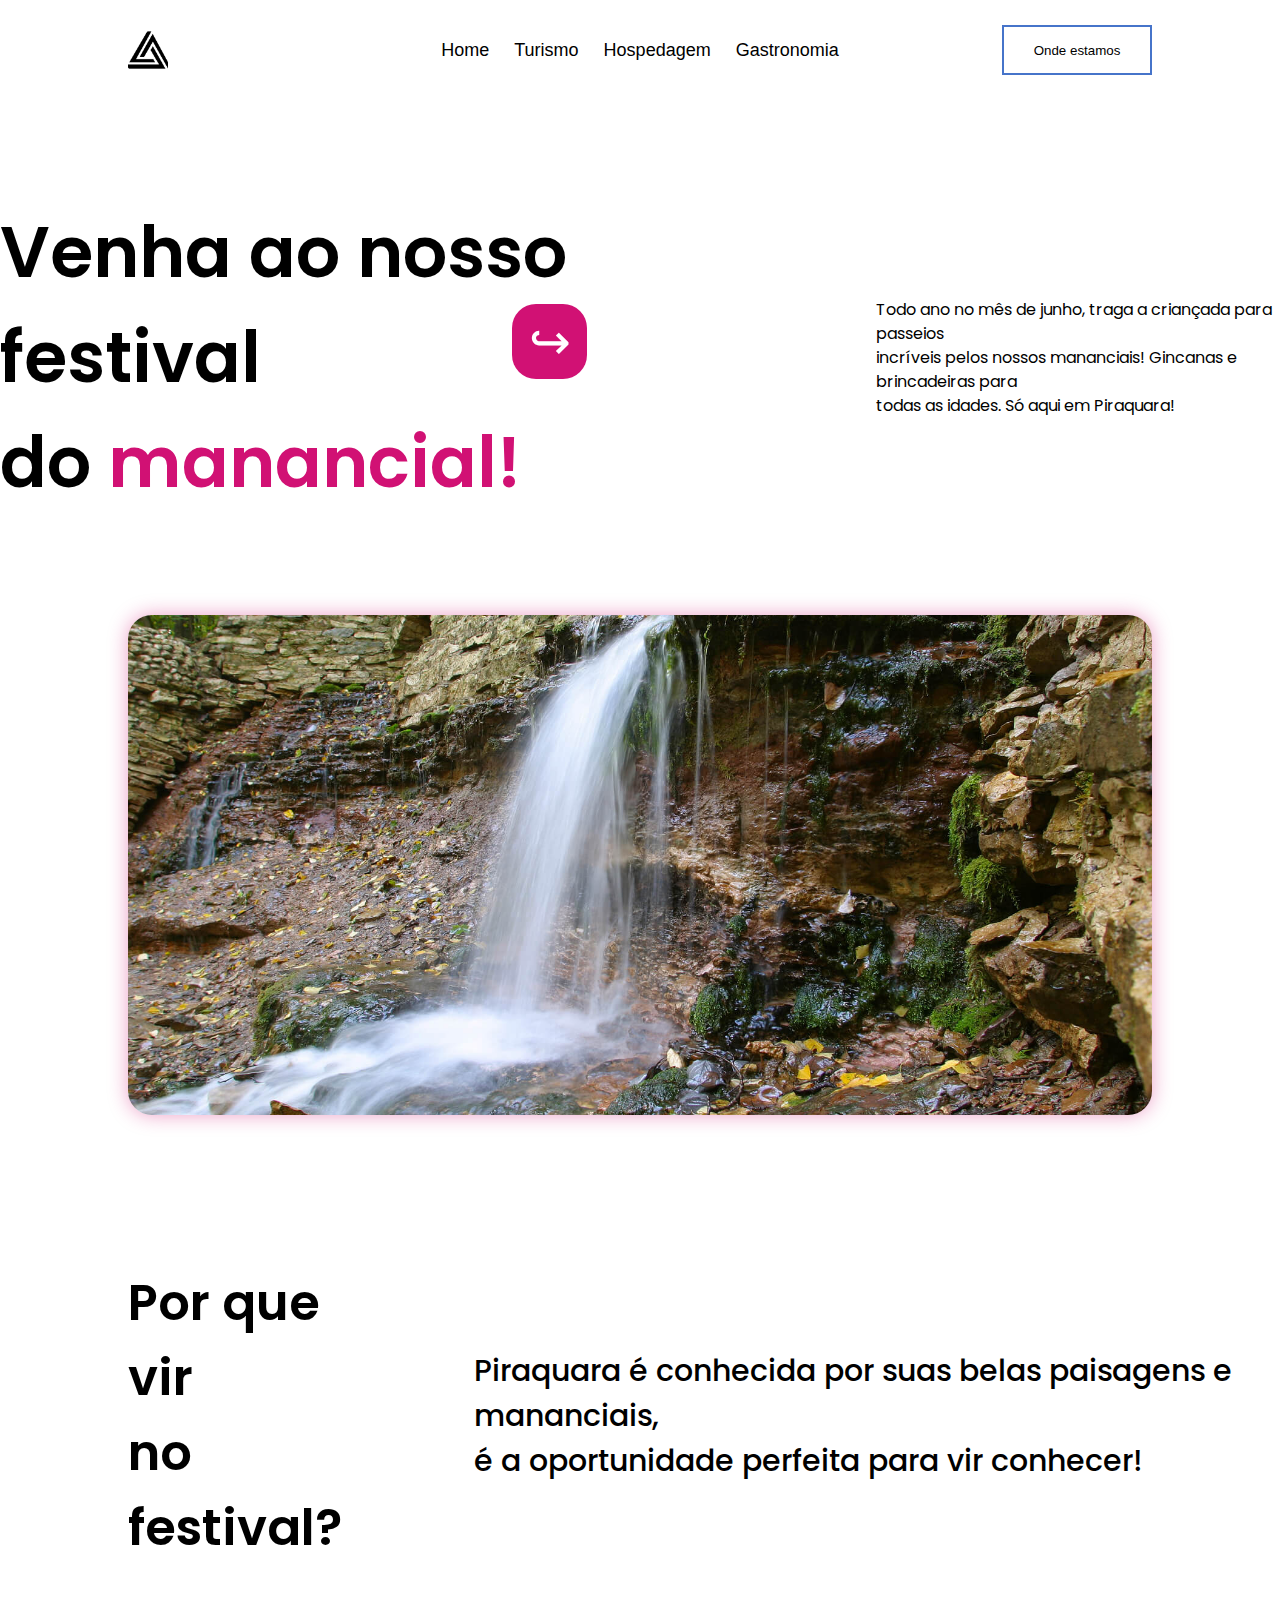
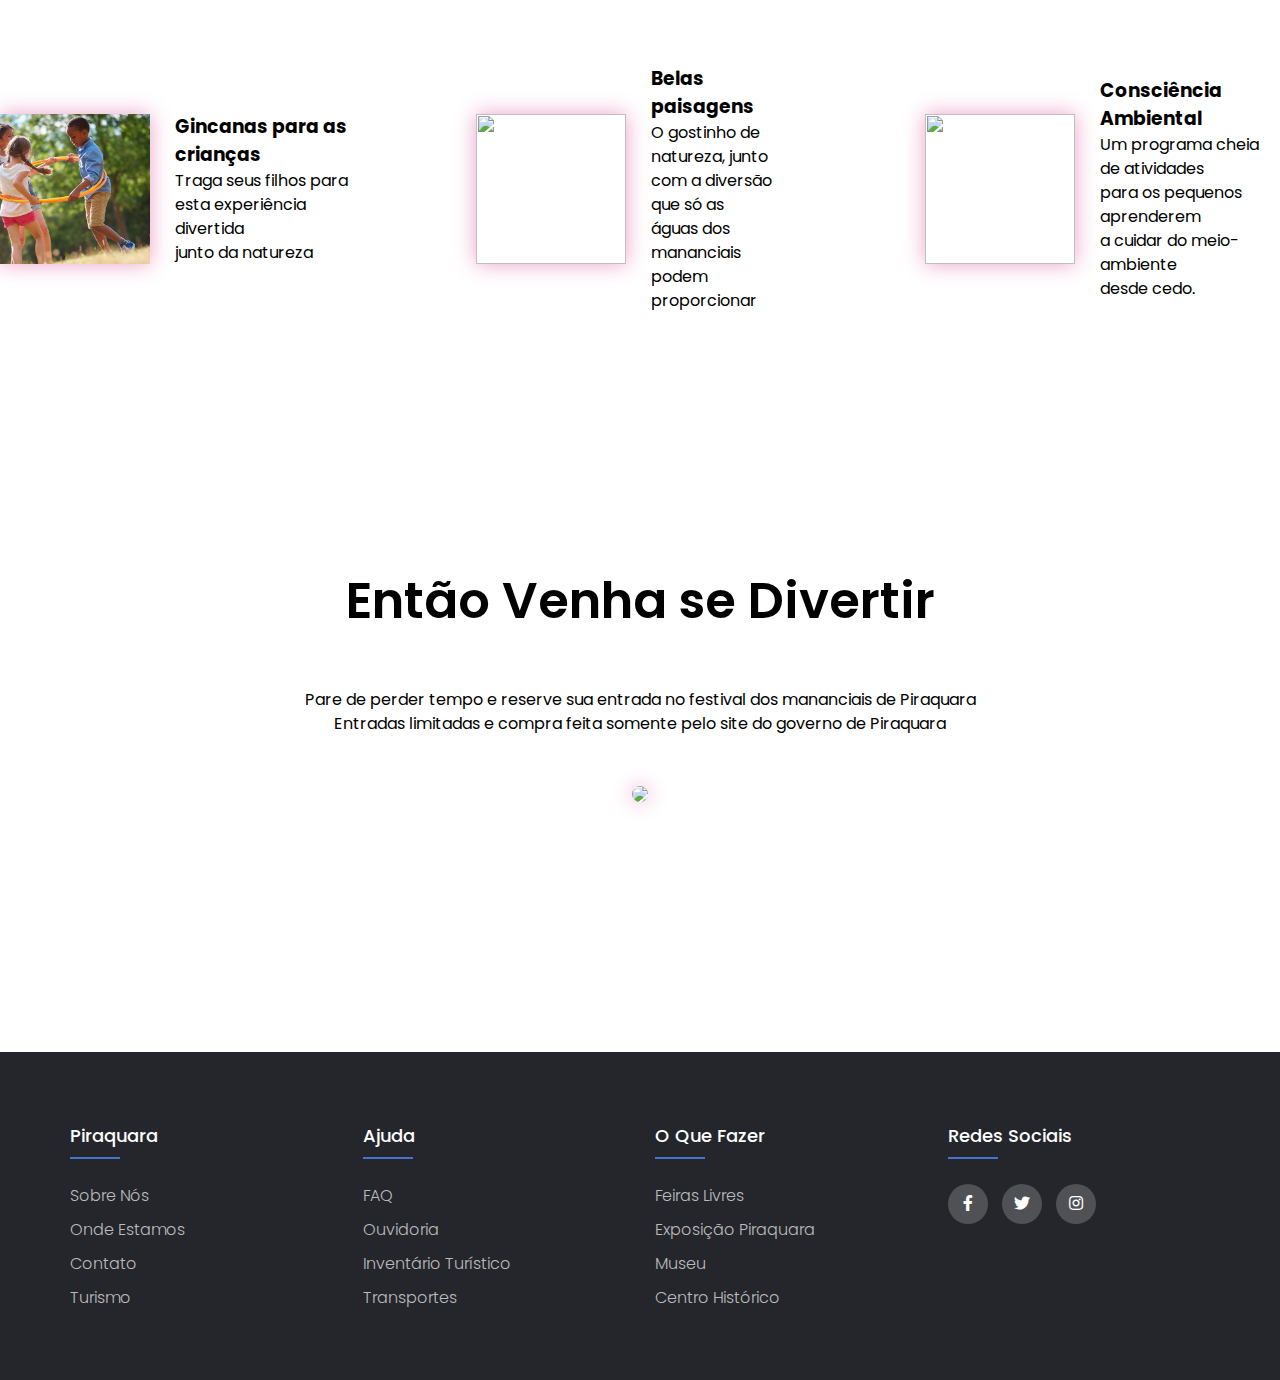
==== index.html @ 89d18b3a "teste" ====
<!DOCTYPE html>
<html lang="en">
<head>
    <meta charset="UTF-8">
    <meta name="viewport" content="width=device-width, initial-scale=1.0">
    <link rel="stylesheet" href="./lib/css/style.css">
    <link rel="stylesheet" type="text/css" href="https://cdnjs.cloudflare.com/ajax/libs/font-awesome/5.15.1/css/all.min.css">
    <title>Piraquara Agradável</title>
</head>

<body id="home">
    <div class ="header">
        <img class="headerImage" src="./lib/images/examplelogo.png" alt="">
        <div class="headerLinks">
            <a href="#home" target="_self">Home</a>
            <a href="./lib/html/turismo.html">Turismo</a>
            <a href="./lib/html/hospedagem.html">Hospedagem</a>
            <div class="dropdown">
                <button class="dropbtn">Gastronomia</button>
                <div class="dropdown-content">
                    <a href="./lib/html/bares.html">Bares</a>
                    <a href="./lib/html/restaurantes.html">Restaurantes</a>
                </div>
            </div>
        </div>
        <div class="headerButton">
            <a class ="headerButton" href="https://www.google.com/maps/place/Piraquara,+PR">
                <button id="headerButton">Onde estamos</button>
            </a>
        </div>
    </div>
    <div class="body">
        <div class="headBody">
            <h1>Venha ao nosso festival<br> do <span>manancial!</span></h1>
            <p>Todo ano no mês de junho, traga a criançada para passeios <br>incríveis pelos
            nossos mananciais! Gincanas e brincadeiras para <br>todas as idades. Só aqui em Piraquara!
            </p>
        </div>
        <button class="bodyBtn">↪</button>
        <div class="bodyImage">
            <img id="bodyImage" src="./lib/images/manancial.jpg" alt="">
        </div>
            <div class="midBody">
                <div class="subtitle">
                    <h2>Por que vir <br>no festival?</h2>
                    <p>Piraquara é conhecida por suas belas paisagens e mananciais, <br> é a oportunidade perfeita para vir conhecer! </p>
                </div>
                <div class="cards">
                    <div class="card">
                        <img class="cardImg" src="./lib/images/brincar.png">
                        <div class="cardInfo">
                            <h3>Gincanas para as crianças</h3>
                            <p>Traga seus filhos para <br>esta experiência divertida<br> junto da natureza</p>
                        </div>
                    </div>
                    <div class="card">
                        <img class="cardImg" src="https://placehold.co/1080x720">
                        <div class="cardInfo">
                            <h3>Belas paisagens</h3>
                            <p>O gostinho de natureza, junto <br>com a diversão que só as<br> águas dos mananciais <br>podem proporcionar</p>
                        </div>
                    </div>
                    <div class="card">
                        <img class="cardImg" src="https://placehold.co/1080x720">
                        <div class="cardInfo">
                            <h3>Consciência Ambiental</h3>
                            <p>Um programa cheia de atividades <br>para os pequenos aprenderem<br> a cuidar do meio-ambiente <br>desde cedo.</p>
                        </div>
                    </div>
                </div>
            </div>
            <div class="bottomBody">
                <h2>Então Venha se Divertir</h2>
                <p>Pare de perder tempo e reserve sua entrada no festival dos mananciais de Piraquara<br> 
                Entradas limitadas e compra feita somente pelo site do governo de Piraquara</p>
                <img id="bottomImg" src="https://placehold.co/1080x720">
            </div>
            
        </div>
    </div>
    <footer class="footer">
        <div class="container">
          <div class="row">
            <div class="footer-col">
              <h4>piraquara</h4>
              <ul>
                <li><a href="https://www.piraquara.pr.gov.br/">sobre nós</a></li>
                <li><a href="https://www.piraquara.pr.gov.br/publicacoes/documentos/como-chegar">Onde Estamos</a></li>
                <li><a href="https://www.piraquara.pr.gov.br/publicacoes/contato/contato">contato</a></li>
                <li><a href="https://www.piraquara.pr.gov.br/pagina/turismo">turismo</a></li>
              </ul>
            </div>
            <div class="footer-col">
              <h4>ajuda</h4>
              <ul>
                <li><a href="https://www.piraquara.pr.gov.br/acesso-rapido/perguntas-frequentes">FAQ</a></li>
                <li><a href="https://piraquara.pr.gov.br/publicacoes/ouvidoria/ouvidoria">ouvidoria</a></li>
                <li><a href="https://issuu.com/turismopiraquara/docs/invent_rio_turismo_final">inventário turístico</a></li>
                <li><a href="https://www.piraquara.pr.gov.br/publicacoes/servicos/pub904-transportes">transportes</a></li>
              </ul>
            </div>
            <div class="footer-col">
              <h4>o que fazer</h4>
              <ul>
                <li><a href="https://www.piraquara.pr.gov.br/publicacoes/o-que-fazer/feiras">feiras livres</a></li>
                <li><a href="https://drive.google.com/file/d/1EGx6Ka2SGYLda-JqoTBtGZQ8YbnSYr1V/view?pli=1">exposição Piraquara</a></li>
                <li><a href="https://www.piraquara.pr.gov.br/publicacoes/o-que-fazer/museus">museu</a></li>
                <li><a href="https://www.piraquara.pr.gov.br/publicacoes/o-que-fazer/centro-hist-rico">centro histórico</a></li>
              </ul>
            </div>
            <div class="footer-col">
              <h4>redes sociais</h4>
              <div class="social-links">
                <a href="https://www.facebook.com/piraquarapref/?locale=pt_BR"><i class="fab fa-facebook-f"></i></a>
                <a href="https://twitter.com/Piraquarapref"><i class="fab fa-twitter"></i></a>
                <a href="https://www.instagram.com/piraquarapref/"><i class="fab fa-instagram"></i></a>
              </div>
            </div>
          </div>
        </div>
     </footer>
</body>
</html>
---- lib/css/style.css ----
@import url('https://fonts.googleapis.com/css2?family=Poppins:wght@300;400;500;600;700&display=swap');

html {
    scroll-behavior: smooth;
}
*{
	margin:0;
	padding:0;
	box-sizing: border-box;
}
body{
    background-color: white;
    margin: 0;
    line-height: 1.5;
	font-family: 'Poppins', sans-serif;
}
span{
    color: #d11174;
}
h1{
    font-size: 70px;
    font-weight: 600;
}
h2{
    font-size: 50px;
    font-weight: 600;
}
p{
    color: black;
}
ul{
	list-style: none;
}
a{
    margin: 0;
    text-decoration: none;
    color: black    ;
}
a:hover{
    color: #4674ca;
}
.header{
    position: fixed;
    left: 0;
    top: 0;
    width: 100%;
    height: 100px;
    display: flex;
    background-color: white;
    z-index: 1;
}

.headerImage{
    position:absolute;
    top: 50%;
    transform: translateY(-50%);
    left: 10%;
    text-align: left;
    width: 40px;
    height: 40px;
}
.headerButton{
    display: flex;
    align-items: center;
}

#headerButton{
    height: 50px;
    width: 150px;
    position: absolute;
    right: 10%;
    background-color: transparent;
    border: 2px solid #4674ca;
    color: black;
}
#headerButton:hover{
    background-color: #4674ca;
    color: white;
}
.headerLinks{
    margin: 0 auto;
    font-family: Arial, Helvetica, sans-serif;
    font-size: 18px;
    display: flex;
    align-items: center;
    gap: 25px;
}
.dropdown {
    display: inline-block;
}

.dropbtn{
    font-family: Arial, Helvetica, sans-serif;
    font-size: 18px;
    background: none;
    border: none;
    padding: 0;
    margin: 0;
    cursor: pointer;
    color: black;
}
.dropbtn:hover{
    color: #4674ca;
}

.dropdown-content {
    display: none;
    position: absolute;
    background-color: #f1f1f1;
    box-shadow: 0px 8px 16px 0px rgba(0,0,0,0.2);
    z-index: 1;
}

.dropdown-content a{
    color: white;
    padding: 12px 16px;
    display: block;
    background-color:#4674ca;
}
.dropdown-content a:hover{
    background-color: #4674ca;
}

.dropdown:hover .dropdown-content {
    display: block;
}
.body{
    position: relative;
    overflow: hidden;
    margin-top: 100px;
    display: flex;
    flex-direction: column;
}
.headBody{
    display: flex;
    align-items: center;
    justify-content: center;
    gap: 200px;
    margin-top: 100px;
    margin-bottom: 100px;
}
.bodyBtn{
    position: absolute;
    height: 75px;
    width: 75px;
    left: 40%;
    top: 8%;
    border-radius: 24px;
    font-size: 50px;
    color: white;
    background-color: rgb(209, 17, 116);
    border: none;
}
.bodyBtn:hover{
    background-color: #a22365;
}
.bodyImage{
    position: relative;
    left: 50%;
    transform: translateX(-50%);
    display: flex;
    align-items: center;
    justify-content: center;
    width: 80%;
    height: 500px;
}
#bodyImage{
    width: 100%;
    height: 100%;
    object-fit: cover;
    border-radius: 24px;
    box-shadow: 0px 0px 20px 0px rgba(209,17,116,0.4);
}
.midBody{
    margin-top: 150px;
}
.subtitle{
    margin-left: 10%;
    display: flex;
    align-items: center;
    justify-content: left;
    gap: 100px;
    font-size: 30px;
    font-weight: 500;
    margin-bottom: 50px;
}
.cards{
    margin-top: 100px;
    display: flex;
    align-items: center;
    justify-content: center;
    gap: 125px;
}
.card{
    display: flex;
    align-items: center;
    gap: 25px;
}
.cardImg{
    height: 150px;
    width: 150px;
    object-fit: cover;
    box-shadow: 0px 0px 20px 0px rgba(209,17,116,0.4);
}
.bottomBody{
    margin-top: 250px;
    margin-bottom: 250px;
    display:flex;
    flex-direction: column;
    align-items: center;
    justify-content: center;
    gap: 50px;
    text-align: center;
}
#bottomImg{
    border-radius: 24px;
    box-shadow: 0px 0px 20px 0px rgba(209,17,116,0.4);
}
.container{
	max-width: 1170px;
	margin:auto;
}
.row{
	display: flex;
	flex-wrap: wrap;
}
.footer{
	background-color: #24262b;
    padding: 70px 0;
}
.footer-col{
   width: 25%;
   padding: 0 15px;
}
.footer-col h4{
	font-size: 18px;
	color: #ffffff;
	text-transform: capitalize;
	margin-bottom: 35px;
	font-weight: 500;
	position: relative;
}
.footer-col h4::before{
	content: '';
	position: absolute;
	left:0;
	bottom: -10px;
	background-color:#4674ca;
	height: 2px;
	box-sizing: border-box;
	width: 50px;
}
.footer-col ul li:not(:last-child){
	margin-bottom: 10px;
}
.footer-col ul li a{
	font-size: 16px;
	text-transform: capitalize;
	color: #ffffff;
	text-decoration: none;
	font-weight: 300;
	color: #bbbbbb;
	display: block;
	transition: all 0.3s ease;
}
.footer-col ul li a:hover{
	color: #ffffff;
	padding-left: 8px;
}
.footer-col .social-links a{
	display: inline-block;
	height: 40px;
	width: 40px;
	background-color: rgba(255,255,255,0.2);
	margin:0 10px 10px 0;
	text-align: center;
	line-height: 40px;
	border-radius: 50%;
	color: #ffffff;
	transition: all 0.5s ease;
}
.footer-col .social-links a:hover{
	color: #24262b;
	background-color: #ffffff;
}
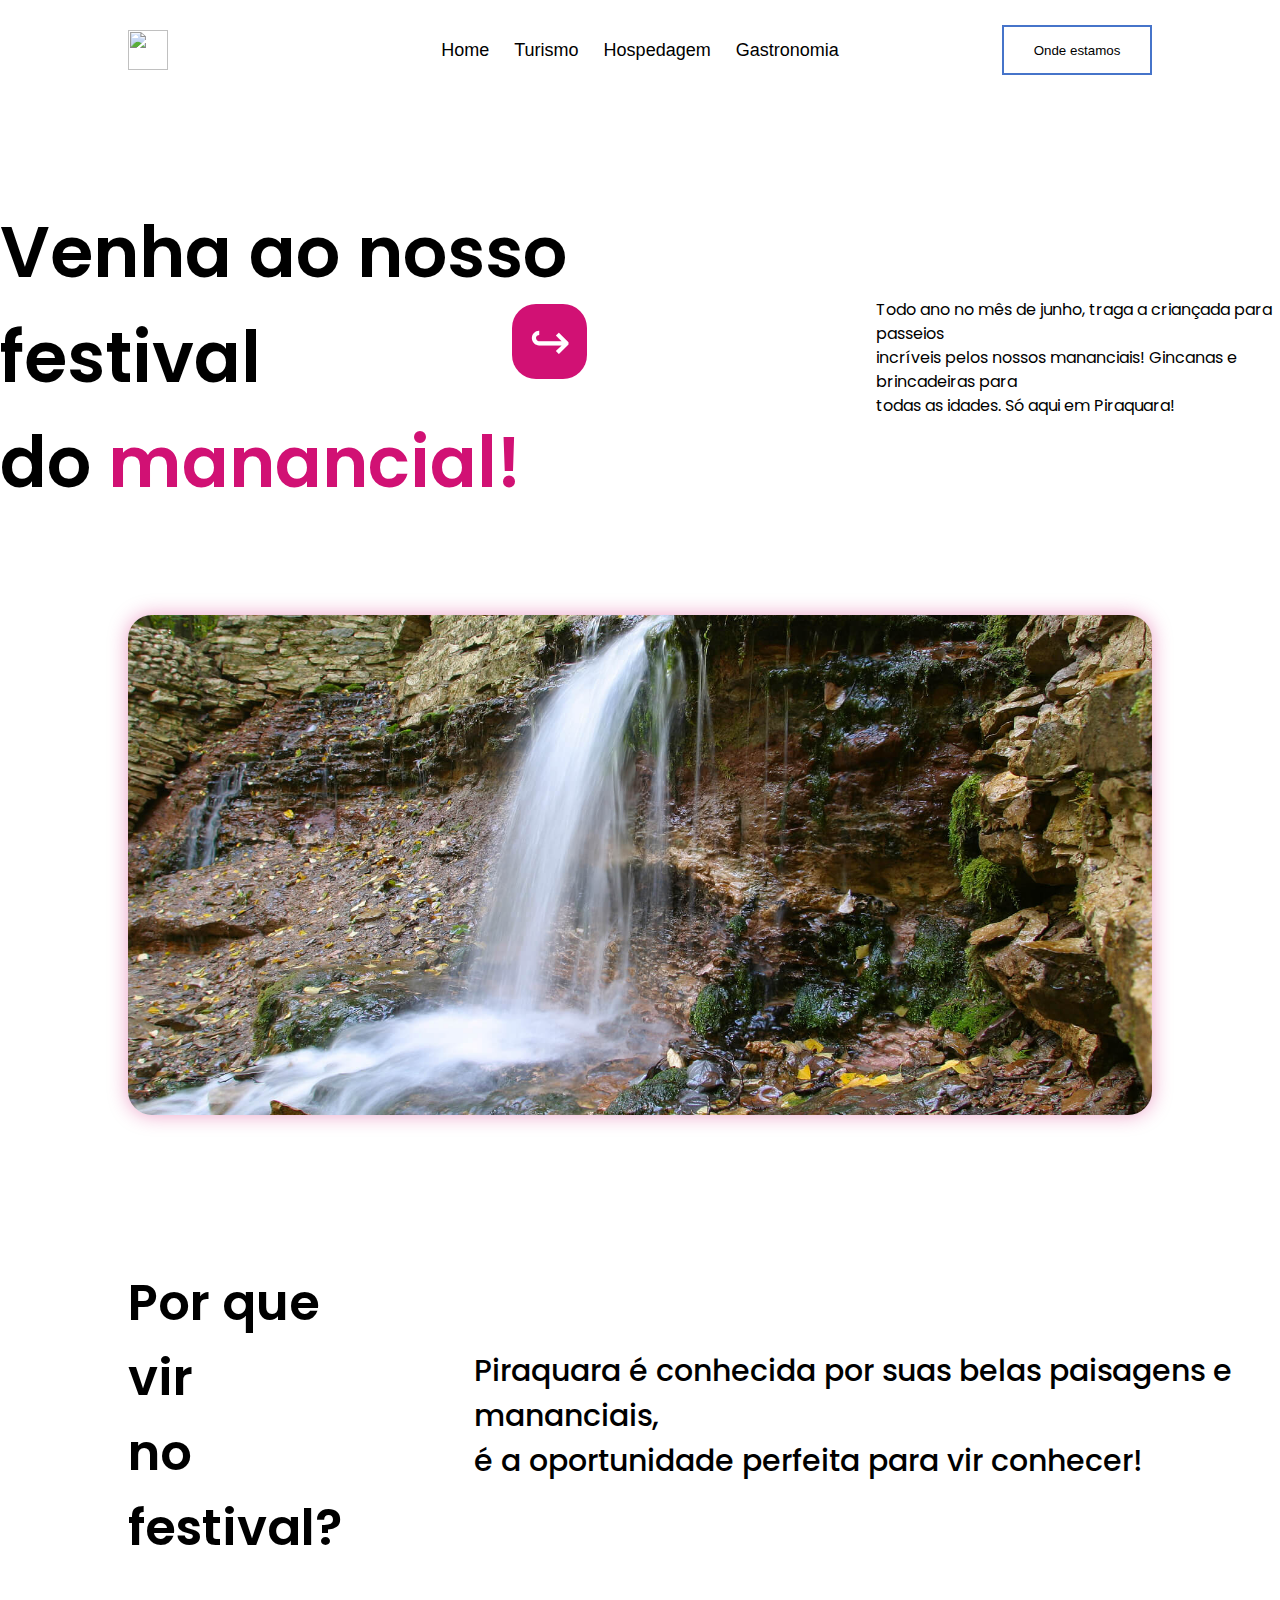
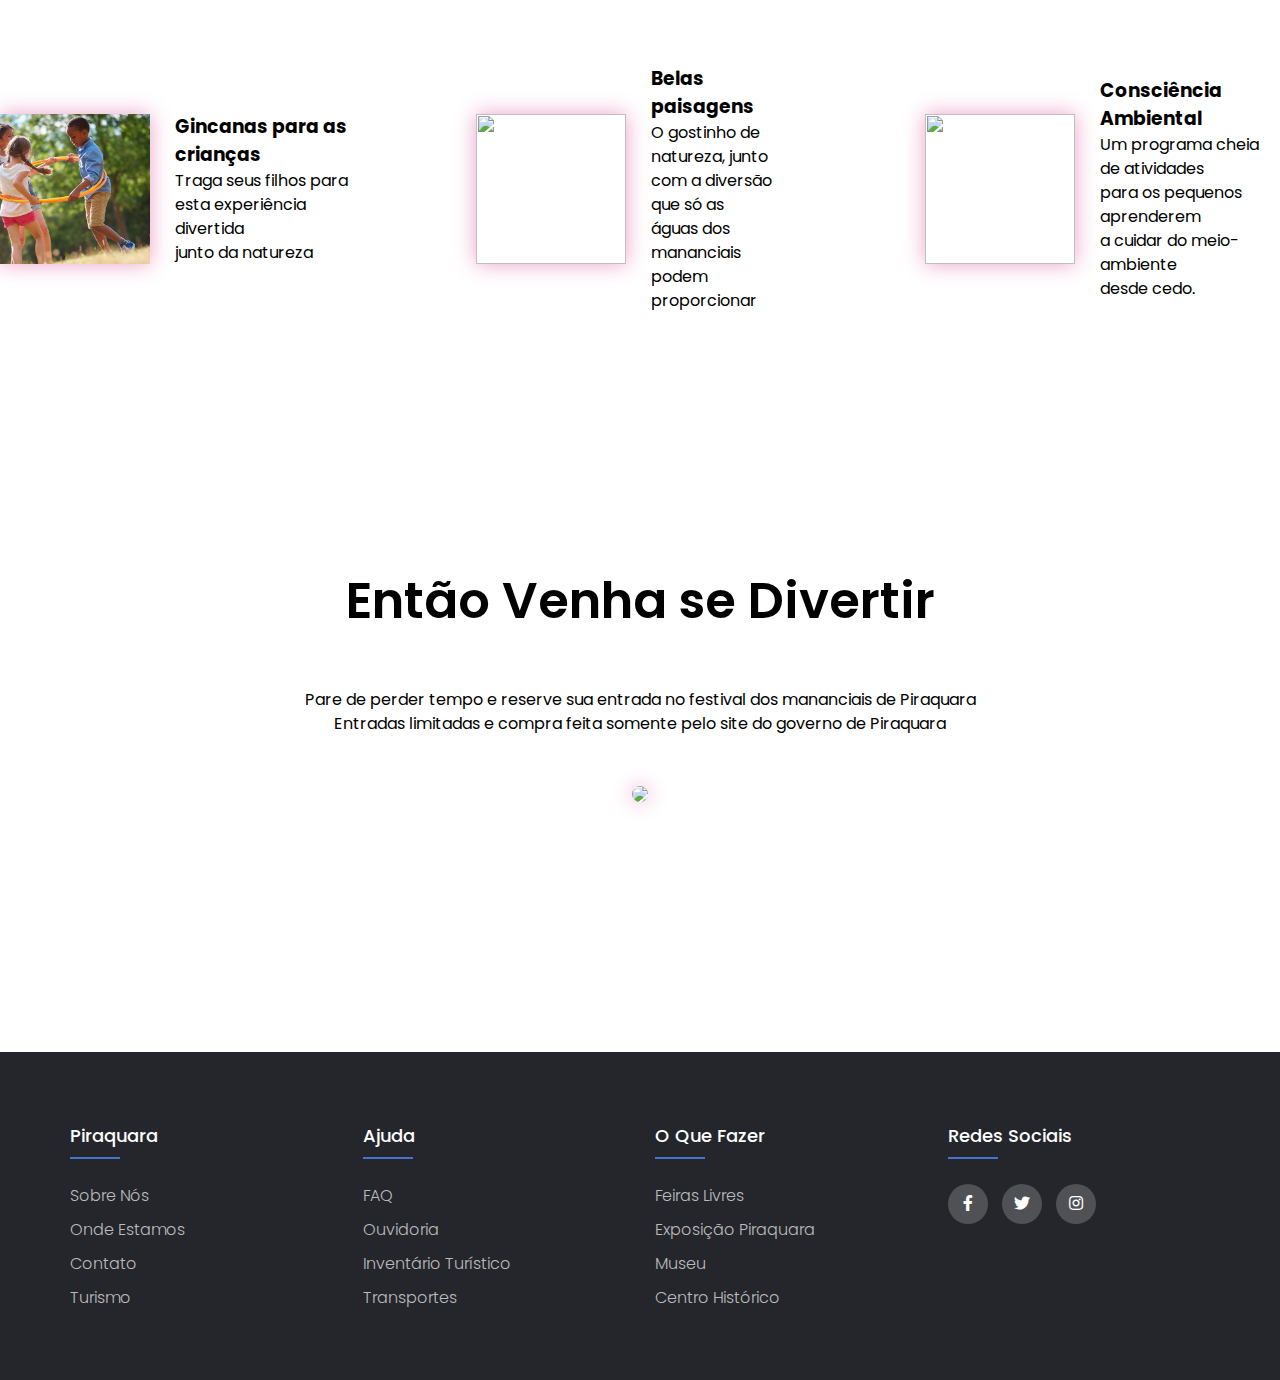
==== commit ef59030b: "Merge branch 'main' of https://github.com/johanrecaman/site-agradavel" ====
--- a/index.html
+++ b/index.html
@@ -10,7 +10,7 @@
 
 <body id="home">
     <div class ="header">
-        <img class="headerImage" src="./lib/images/examplelogo.png" alt="">
+        <img class="headerImage" src="./lib/images/cachoeiras.png alt="">
         <div class="headerLinks">
             <a href="#home" target="_self">Home</a>
             <a href="./lib/html/turismo.html">Turismo</a>
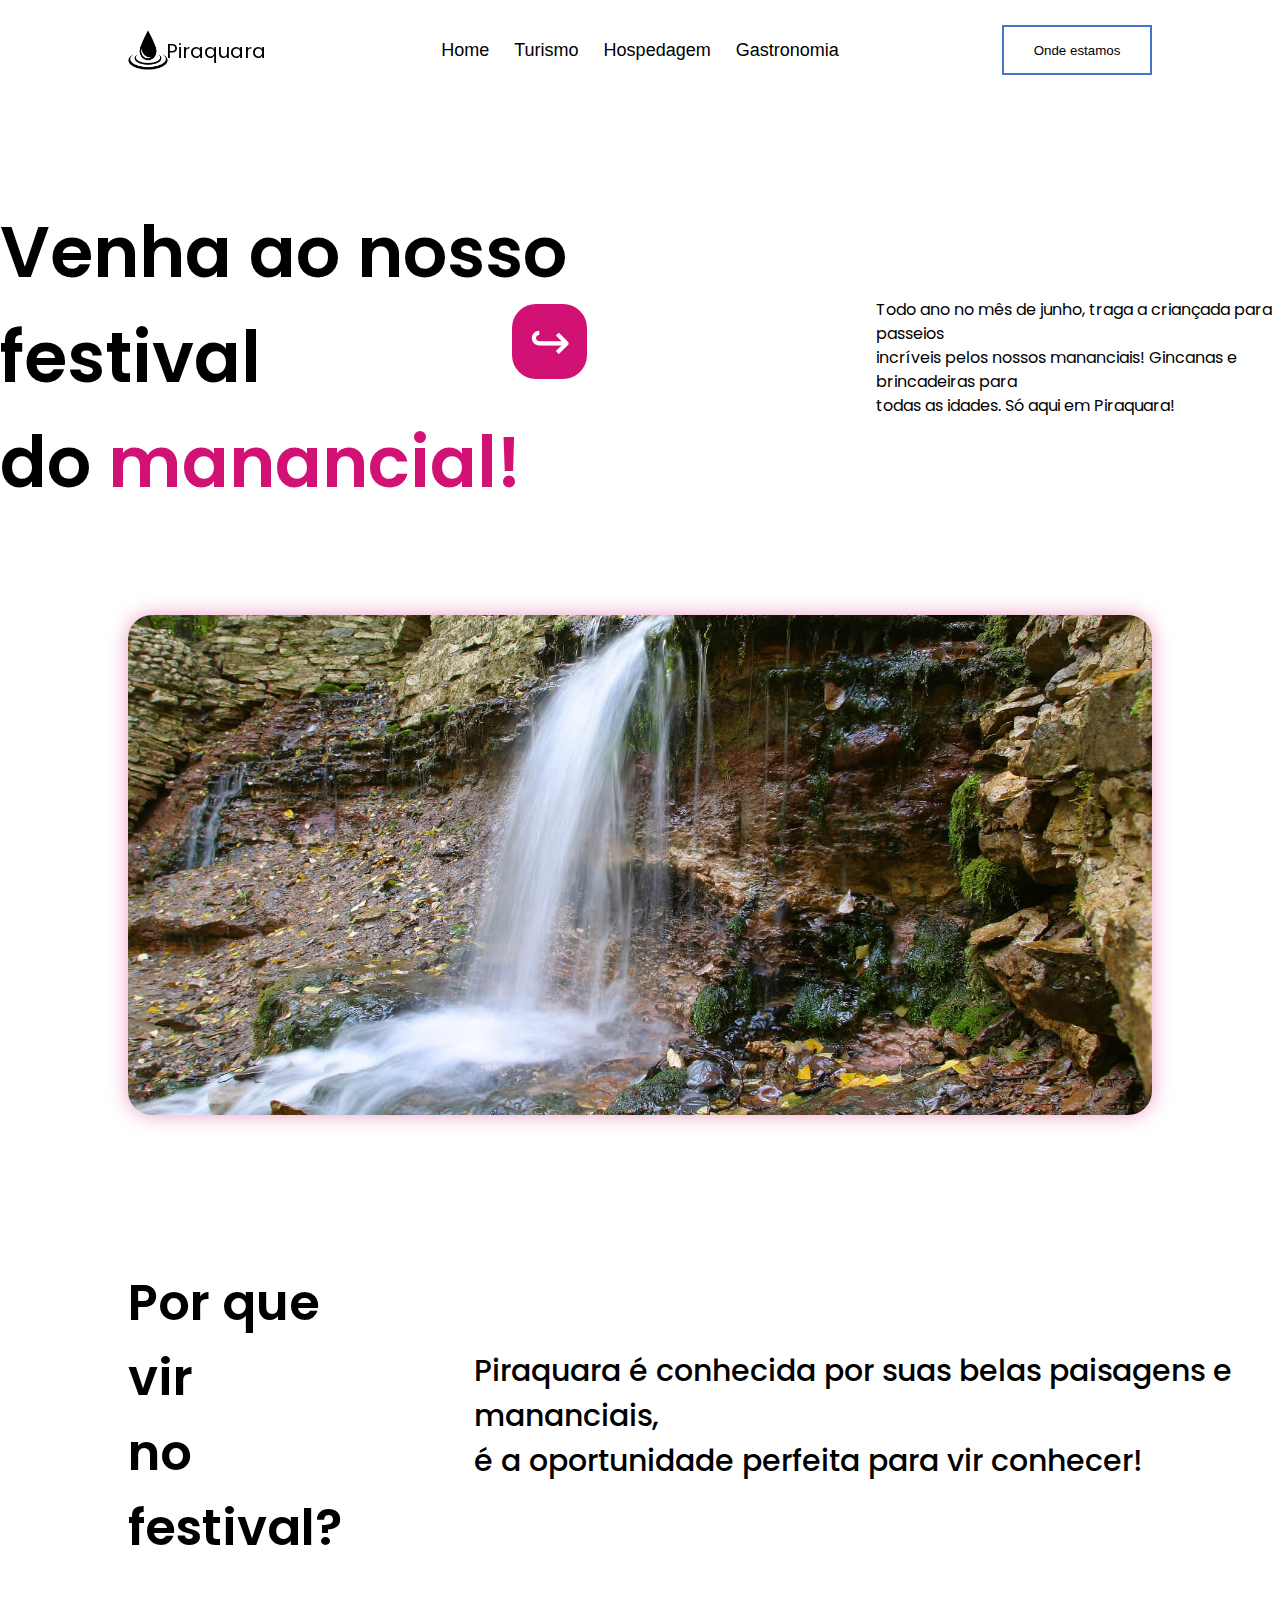
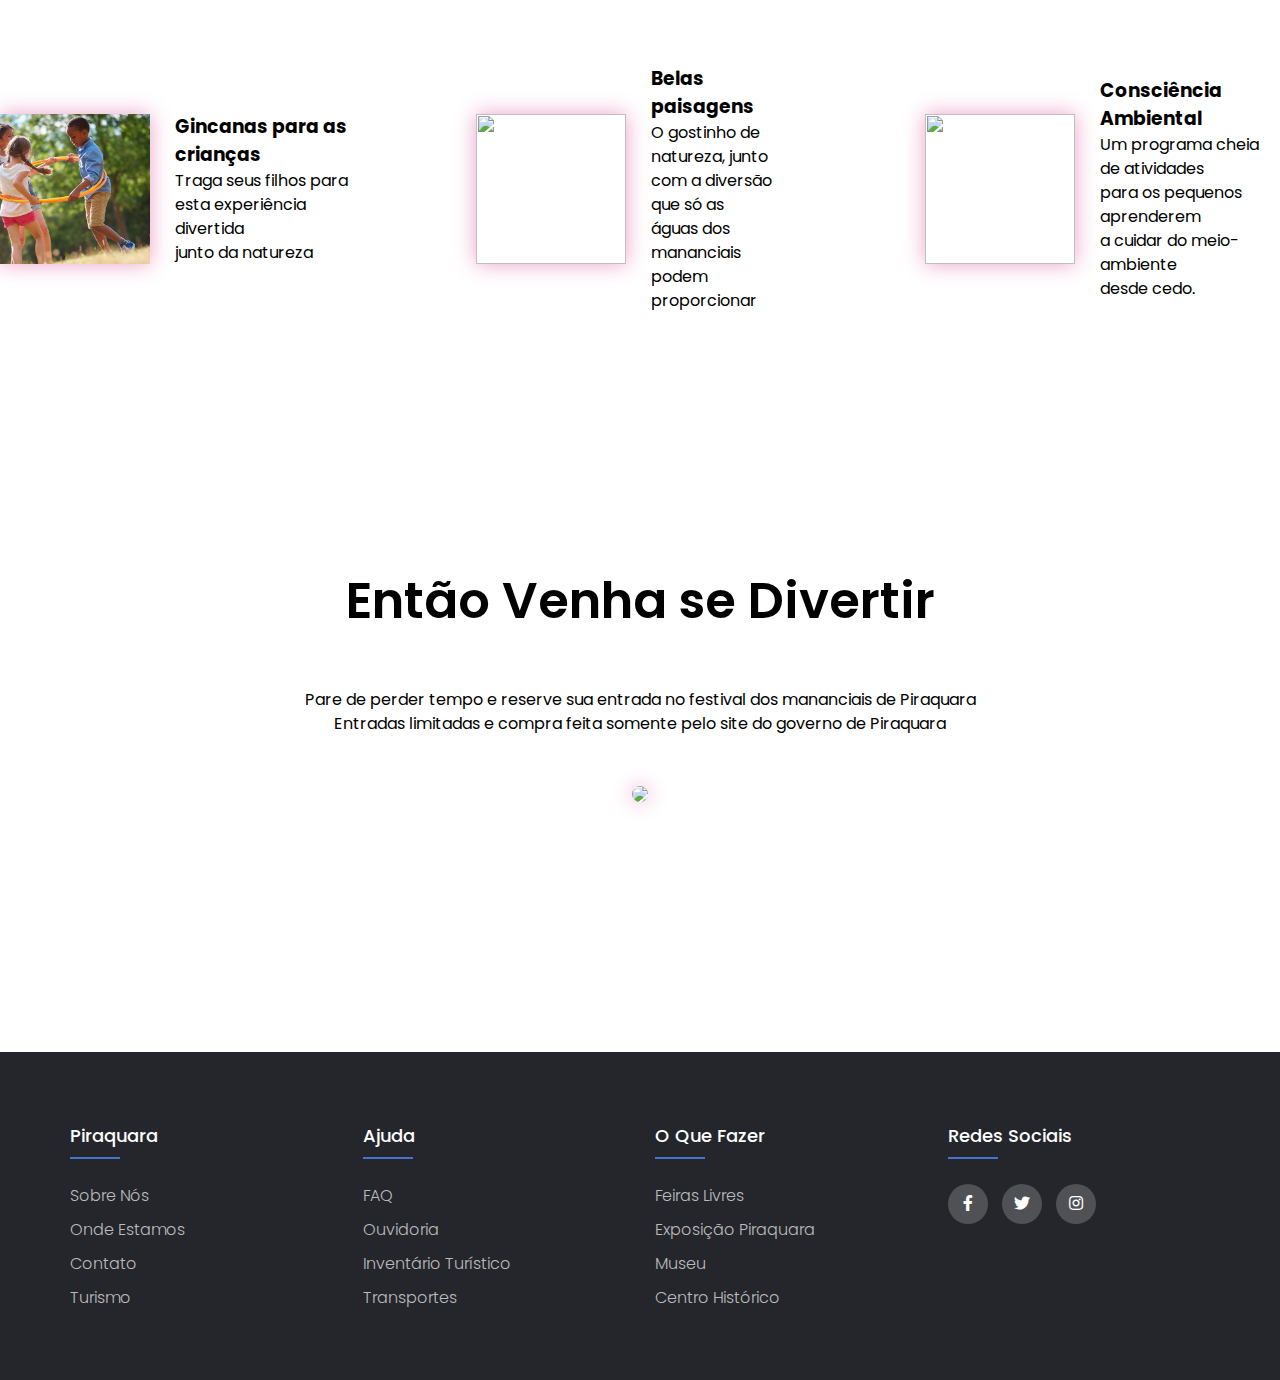
==== commit 1972cf0d: "new logo" ====
--- a/index.html
+++ b/index.html
@@ -10,7 +10,8 @@
 
 <body id="home">
     <div class ="header">
-        <img class="headerImage" src="./lib/images/cachoeiras.png alt="">
+        <img class="headerImage" src="./lib/images/logo.png">
+        <span id="logo">Piraquara</span>
         <div class="headerLinks">
             <a href="#home" target="_self">Home</a>
             <a href="./lib/html/turismo.html">Turismo</a>
--- a/lib/css/style.css
+++ b/lib/css/style.css
@@ -283,5 +283,11 @@
 	color: #24262b;
 	background-color: #ffffff;
 }
-
-
+#logo{
+    position: fixed;
+    top: 4%;
+    left: 13%;
+    font-size: 20px;
+    color: black;
+}
+
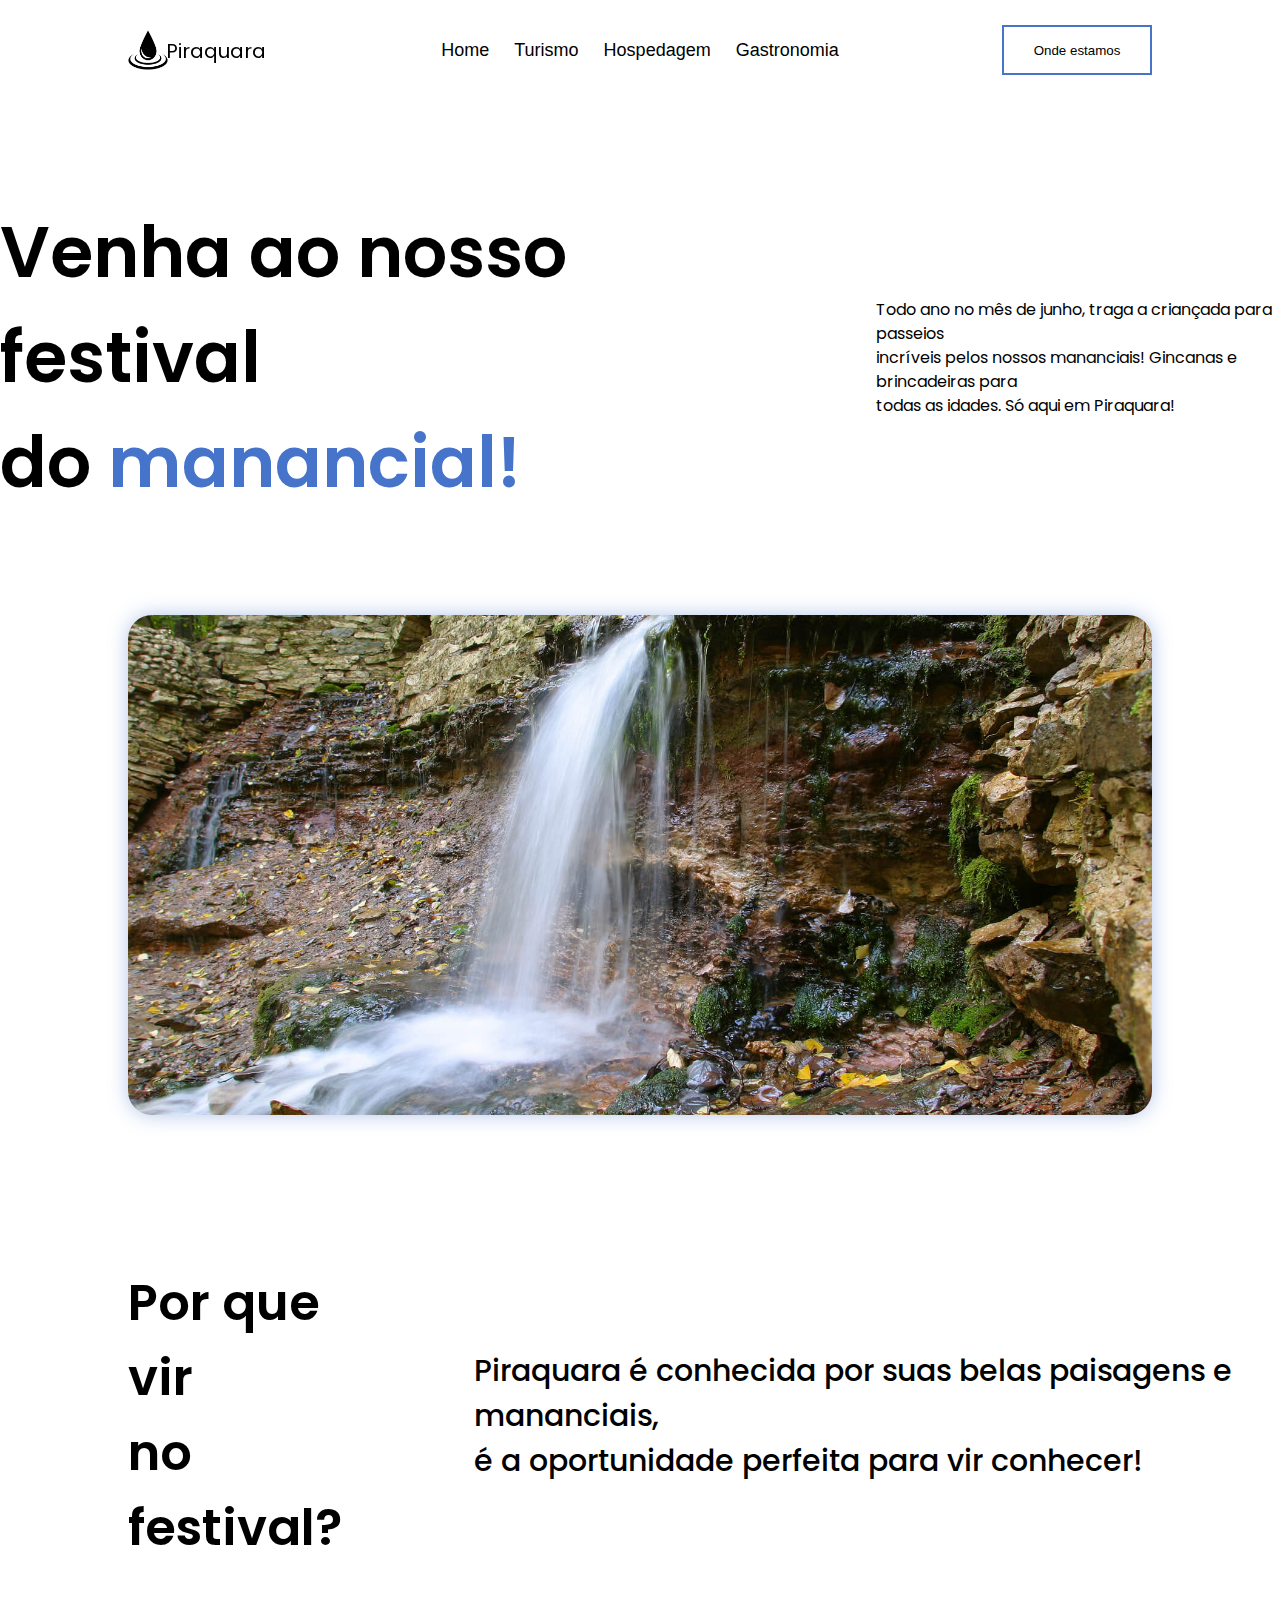
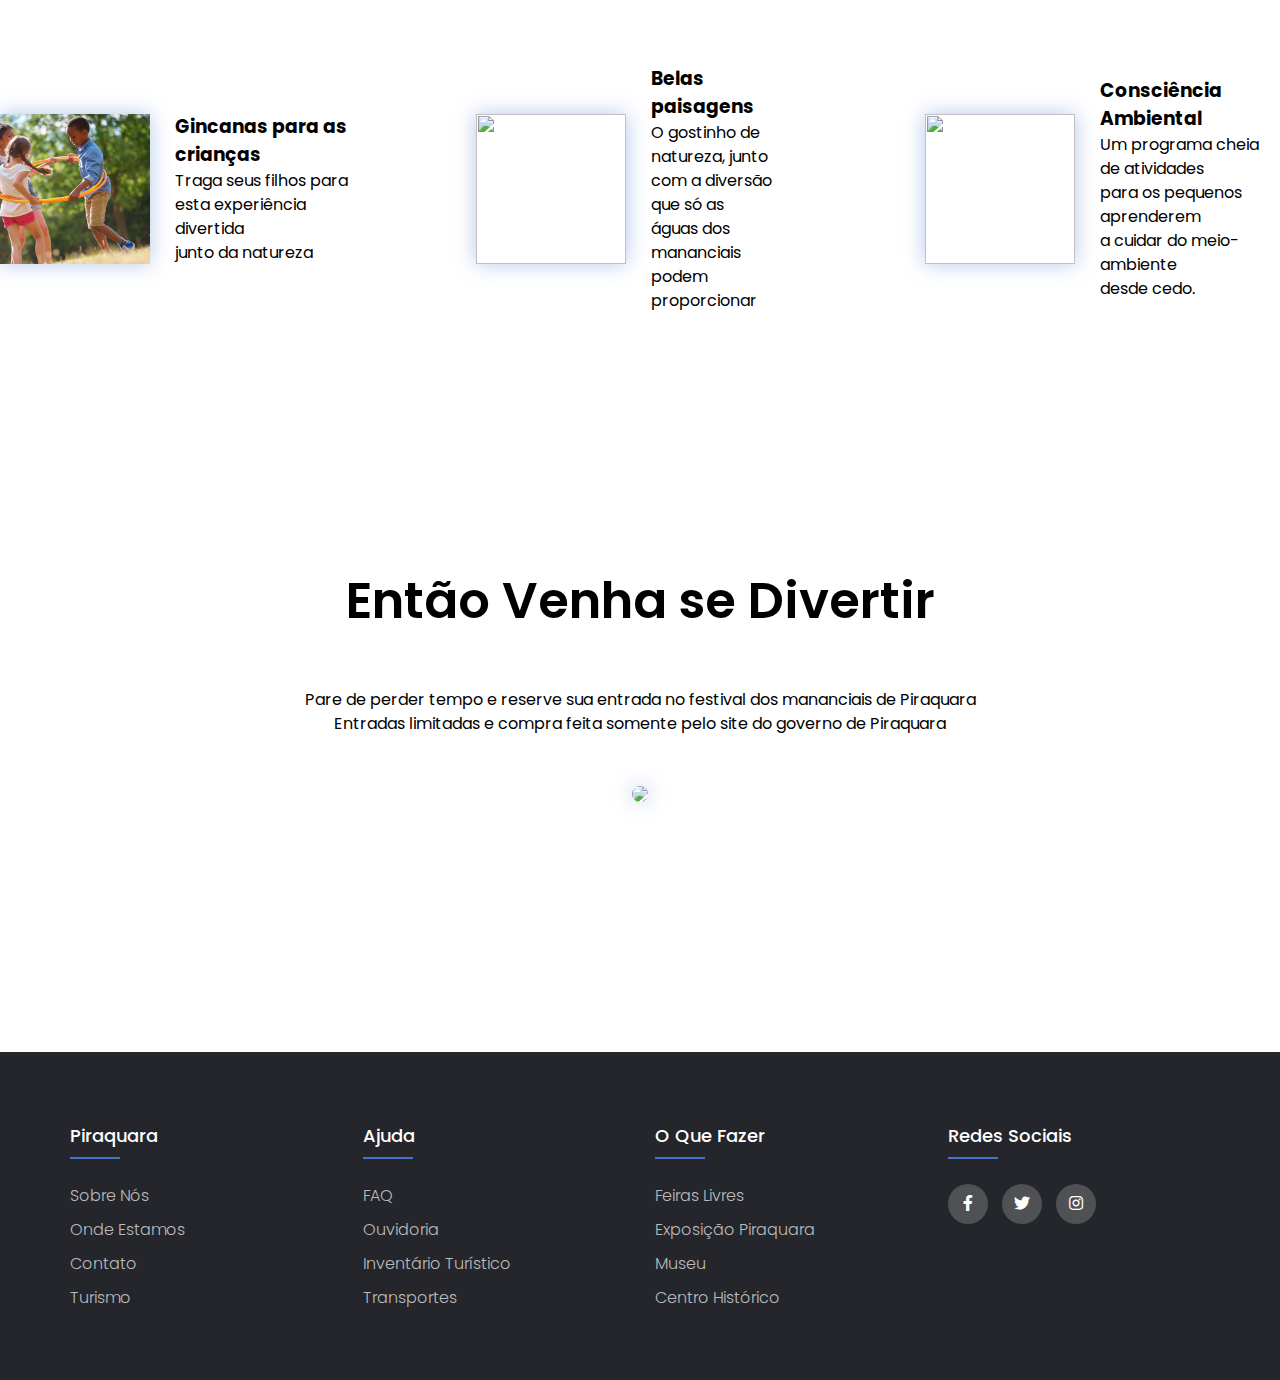
==== commit c90df060: "fix" ====
--- a/index.html
+++ b/index.html
@@ -37,7 +37,6 @@
             nossos mananciais! Gincanas e brincadeiras para <br>todas as idades. Só aqui em Piraquara!
             </p>
         </div>
-        <button class="bodyBtn">↪</button>
         <div class="bodyImage">
             <img id="bodyImage" src="./lib/images/manancial.jpg" alt="">
         </div>
--- a/lib/css/style.css
+++ b/lib/css/style.css
@@ -15,7 +15,7 @@
 	font-family: 'Poppins', sans-serif;
 }
 span{
-    color: #d11174;
+    color: #4674ca;
 }
 h1{
     font-size: 70px;
@@ -118,7 +118,7 @@
     background-color:#4674ca;
 }
 .dropdown-content a:hover{
-    background-color: #4674ca;
+    background-color: #31518d;
 }
 
 .dropdown:hover .dropdown-content {
@@ -139,21 +139,7 @@
     margin-top: 100px;
     margin-bottom: 100px;
 }
-.bodyBtn{
-    position: absolute;
-    height: 75px;
-    width: 75px;
-    left: 40%;
-    top: 8%;
-    border-radius: 24px;
-    font-size: 50px;
-    color: white;
-    background-color: rgb(209, 17, 116);
-    border: none;
-}
-.bodyBtn:hover{
-    background-color: #a22365;
-}
+
 .bodyImage{
     position: relative;
     left: 50%;
@@ -169,7 +155,7 @@
     height: 100%;
     object-fit: cover;
     border-radius: 24px;
-    box-shadow: 0px 0px 20px 0px rgba(209,17,116,0.4);
+    box-shadow: 0px 0px 20px 0px rgba(70, 116, 202,0.4);
 }
 .midBody{
     margin-top: 150px;
@@ -200,7 +186,7 @@
     height: 150px;
     width: 150px;
     object-fit: cover;
-    box-shadow: 0px 0px 20px 0px rgba(209,17,116,0.4);
+    box-shadow: 0px 0px 20px 0px rgba(70, 116, 202,0.4);
 }
 .bottomBody{
     margin-top: 250px;
@@ -214,7 +200,7 @@
 }
 #bottomImg{
     border-radius: 24px;
-    box-shadow: 0px 0px 20px 0px rgba(209,17,116,0.4);
+    box-shadow: 0px 0px 20px 0px rgba(70, 116, 202,0.4);
 }
 .container{
 	max-width: 1170px;
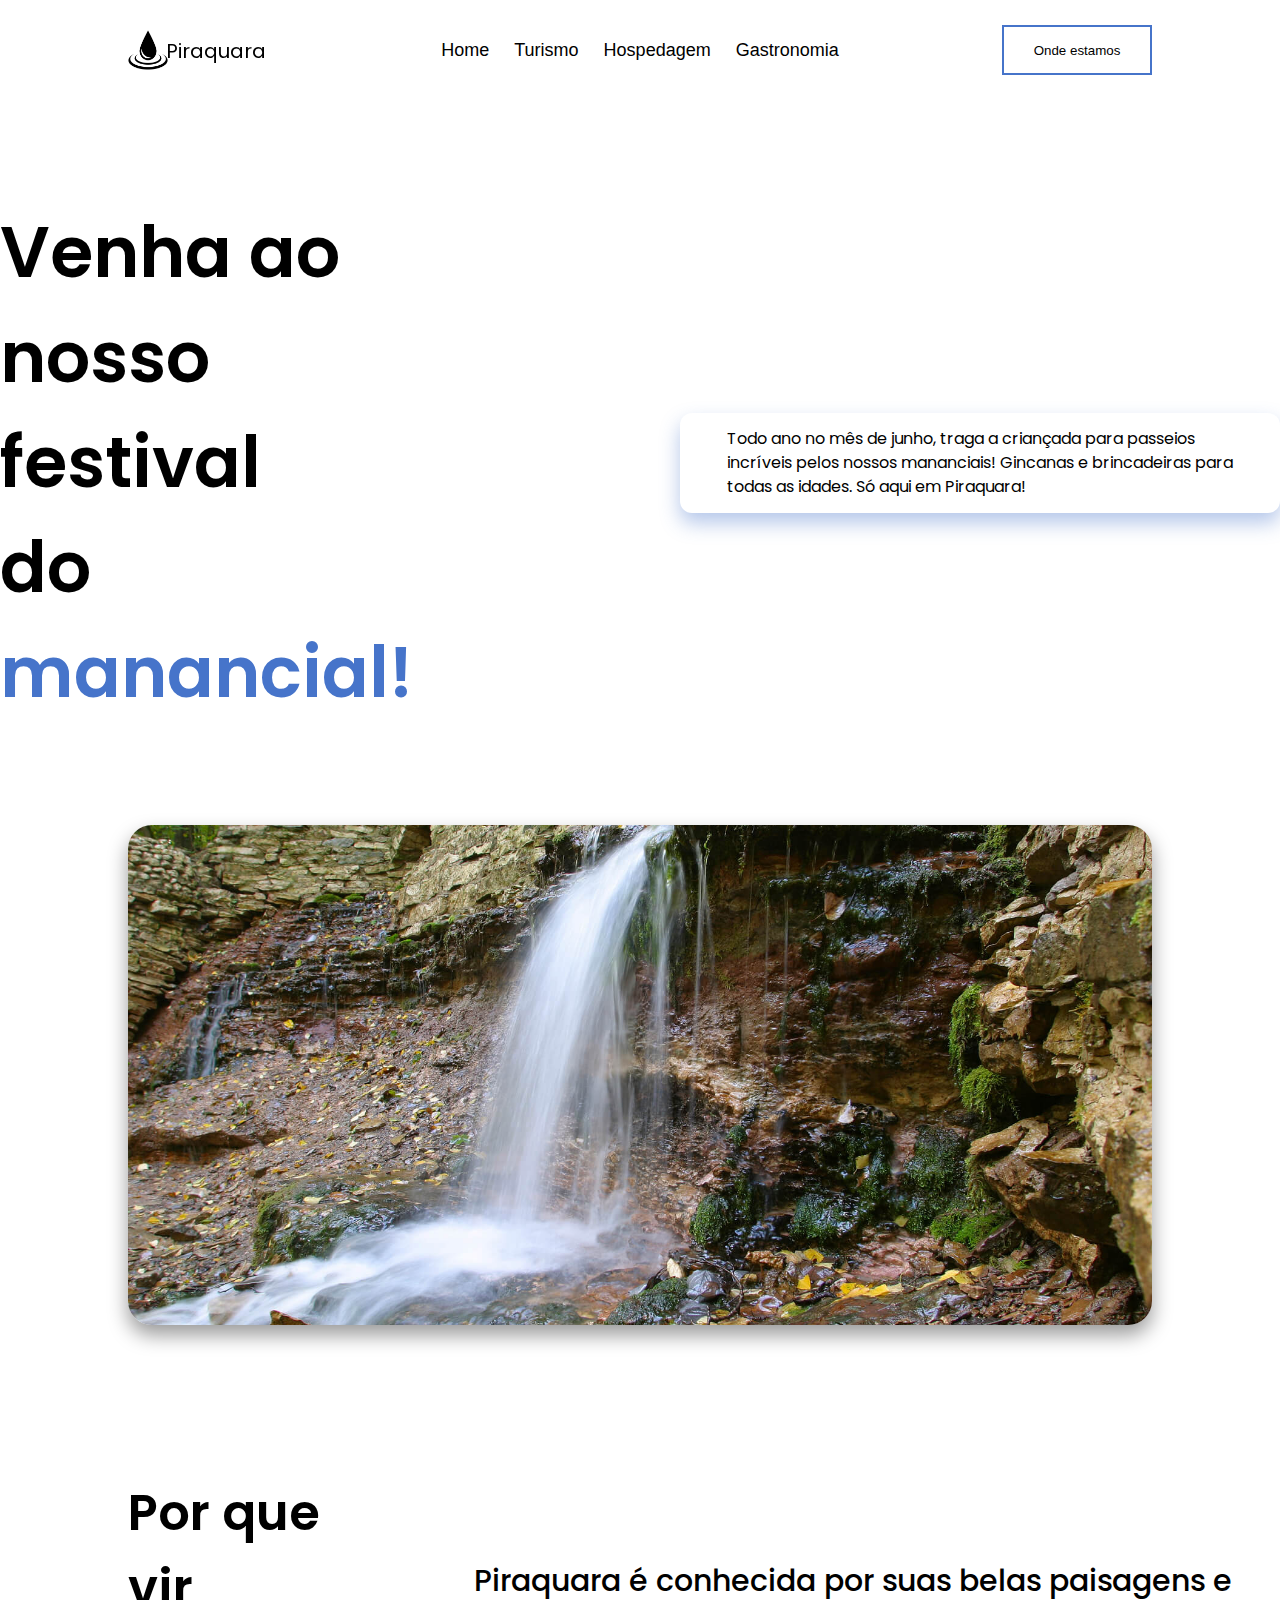
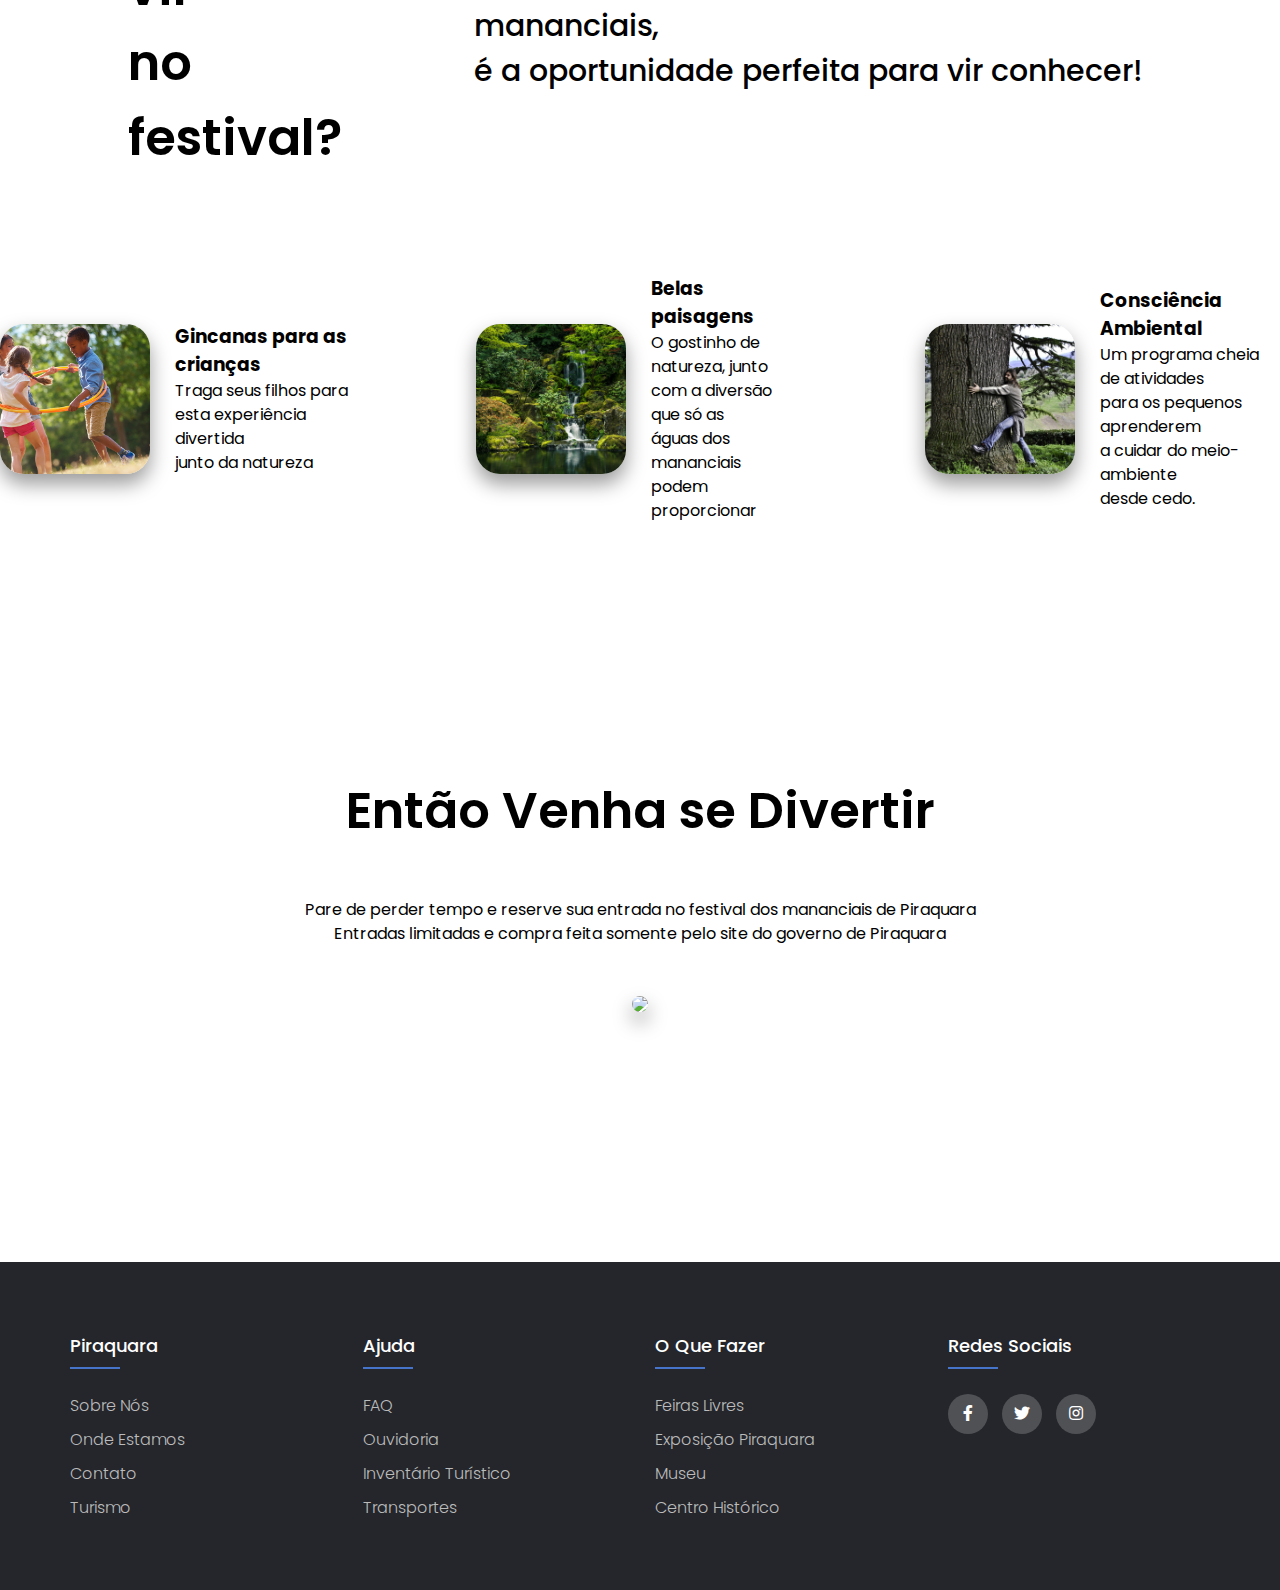
==== commit 73056fb8: "home card change" ====
--- a/index.html
+++ b/index.html
@@ -3,6 +3,7 @@
 <head>
     <meta charset="UTF-8">
     <meta name="viewport" content="width=device-width, initial-scale=1.0">
+    <link rel="shortcut icon" href="./lib/images/logo.png" type="image/x-icon">
     <link rel="stylesheet" href="./lib/css/style.css">
     <link rel="stylesheet" type="text/css" href="https://cdnjs.cloudflare.com/ajax/libs/font-awesome/5.15.1/css/all.min.css">
     <title>Piraquara Agradável</title>
@@ -33,9 +34,11 @@
     <div class="body">
         <div class="headBody">
             <h1>Venha ao nosso festival<br> do <span>manancial!</span></h1>
-            <p>Todo ano no mês de junho, traga a criançada para passeios <br>incríveis pelos
-            nossos mananciais! Gincanas e brincadeiras para <br>todas as idades. Só aqui em Piraquara!
-            </p>
+            <div class="">
+                <p>Todo ano no mês de junho, traga a criançada para passeios <br>incríveis pelos
+                    nossos mananciais! Gincanas e brincadeiras para <br>todas as idades. Só aqui em Piraquara!
+                </p>
+            </div>
         </div>
         <div class="bodyImage">
             <img id="bodyImage" src="./lib/images/manancial.jpg" alt="">
@@ -54,14 +57,14 @@
                         </div>
                     </div>
                     <div class="card">
-                        <img class="cardImg" src="https://placehold.co/1080x720">
+                        <img class="cardImg" src="./lib/images/natureza.png">
                         <div class="cardInfo">
                             <h3>Belas paisagens</h3>
                             <p>O gostinho de natureza, junto <br>com a diversão que só as<br> águas dos mananciais <br>podem proporcionar</p>
                         </div>
                     </div>
                     <div class="card">
-                        <img class="cardImg" src="https://placehold.co/1080x720">
+                        <img class="cardImg" src="./lib/images/ativista.jpg">
                         <div class="cardInfo">
                             <h3>Consciência Ambiental</h3>
                             <p>Um programa cheia de atividades <br>para os pequenos aprenderem<br> a cuidar do meio-ambiente <br>desde cedo.</p>
--- a/lib/css/style.css
+++ b/lib/css/style.css
@@ -139,7 +139,15 @@
     margin-top: 100px;
     margin-bottom: 100px;
 }
-
+.headBody p{
+    display: flex;
+    align-items: center;
+    justify-content: center;
+    border-radius: 12px;
+    height: 100px;
+    width: 600px;
+    box-shadow: 0px 10px 20px rgba(70, 116, 202, 0.4);
+}
 .bodyImage{
     position: relative;
     left: 50%;
@@ -155,7 +163,7 @@
     height: 100%;
     object-fit: cover;
     border-radius: 24px;
-    box-shadow: 0px 0px 20px 0px rgba(70, 116, 202,0.4);
+    box-shadow: 0px 10px 20px rgba(0, 0, 0, 0.4);
 }
 .midBody{
     margin-top: 150px;
@@ -185,8 +193,9 @@
 .cardImg{
     height: 150px;
     width: 150px;
+    border-radius: 24px;
     object-fit: cover;
-    box-shadow: 0px 0px 20px 0px rgba(70, 116, 202,0.4);
+    box-shadow: 0px 10px 20px rgba(0, 0, 0, 0.4);
 }
 .bottomBody{
     margin-top: 250px;
@@ -200,7 +209,7 @@
 }
 #bottomImg{
     border-radius: 24px;
-    box-shadow: 0px 0px 20px 0px rgba(70, 116, 202,0.4);
+    box-shadow: 0px 10px 20px rgba(0, 0, 0, 0.4);
 }
 .container{
 	max-width: 1170px;
@@ -231,7 +240,7 @@
 	position: absolute;
 	left:0;
 	bottom: -10px;
-	background-color:#4674ca;
+	background-color:rgb(70, 116, 202);
 	height: 2px;
 	box-sizing: border-box;
 	width: 50px;
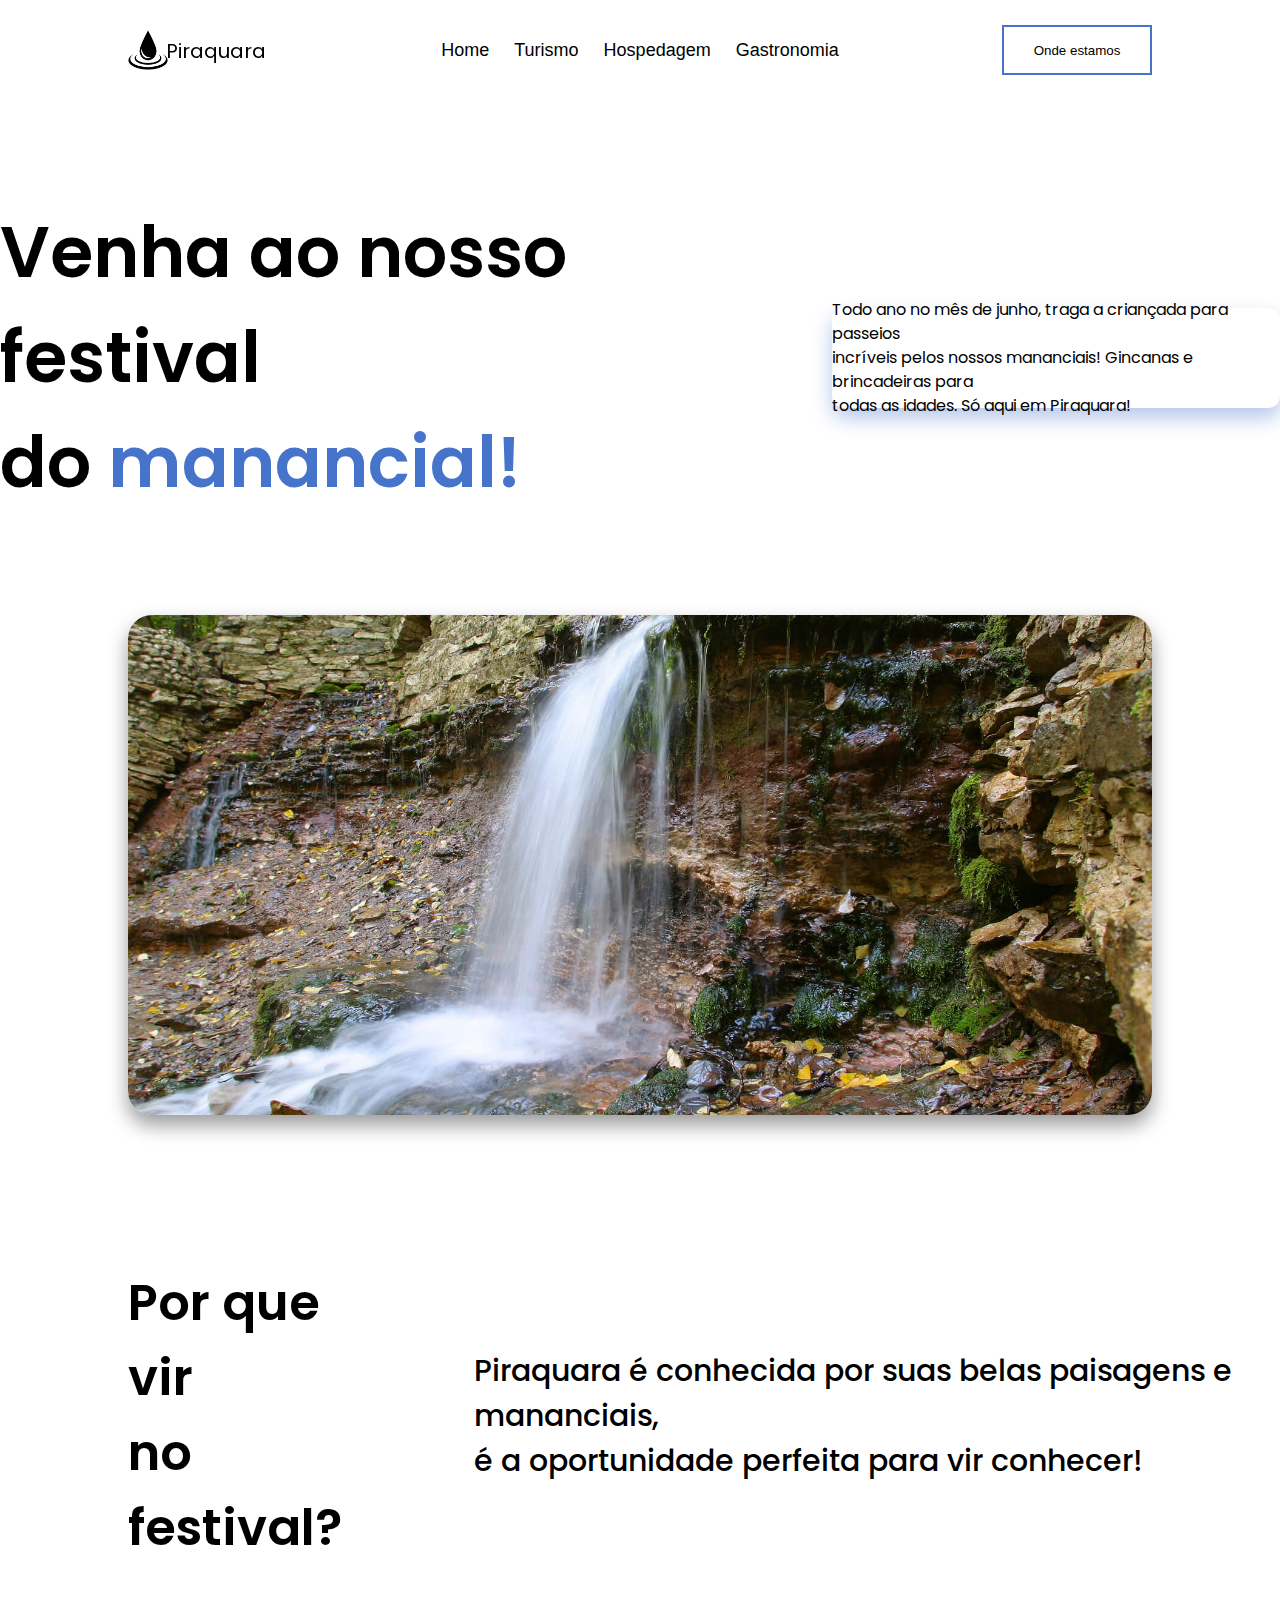
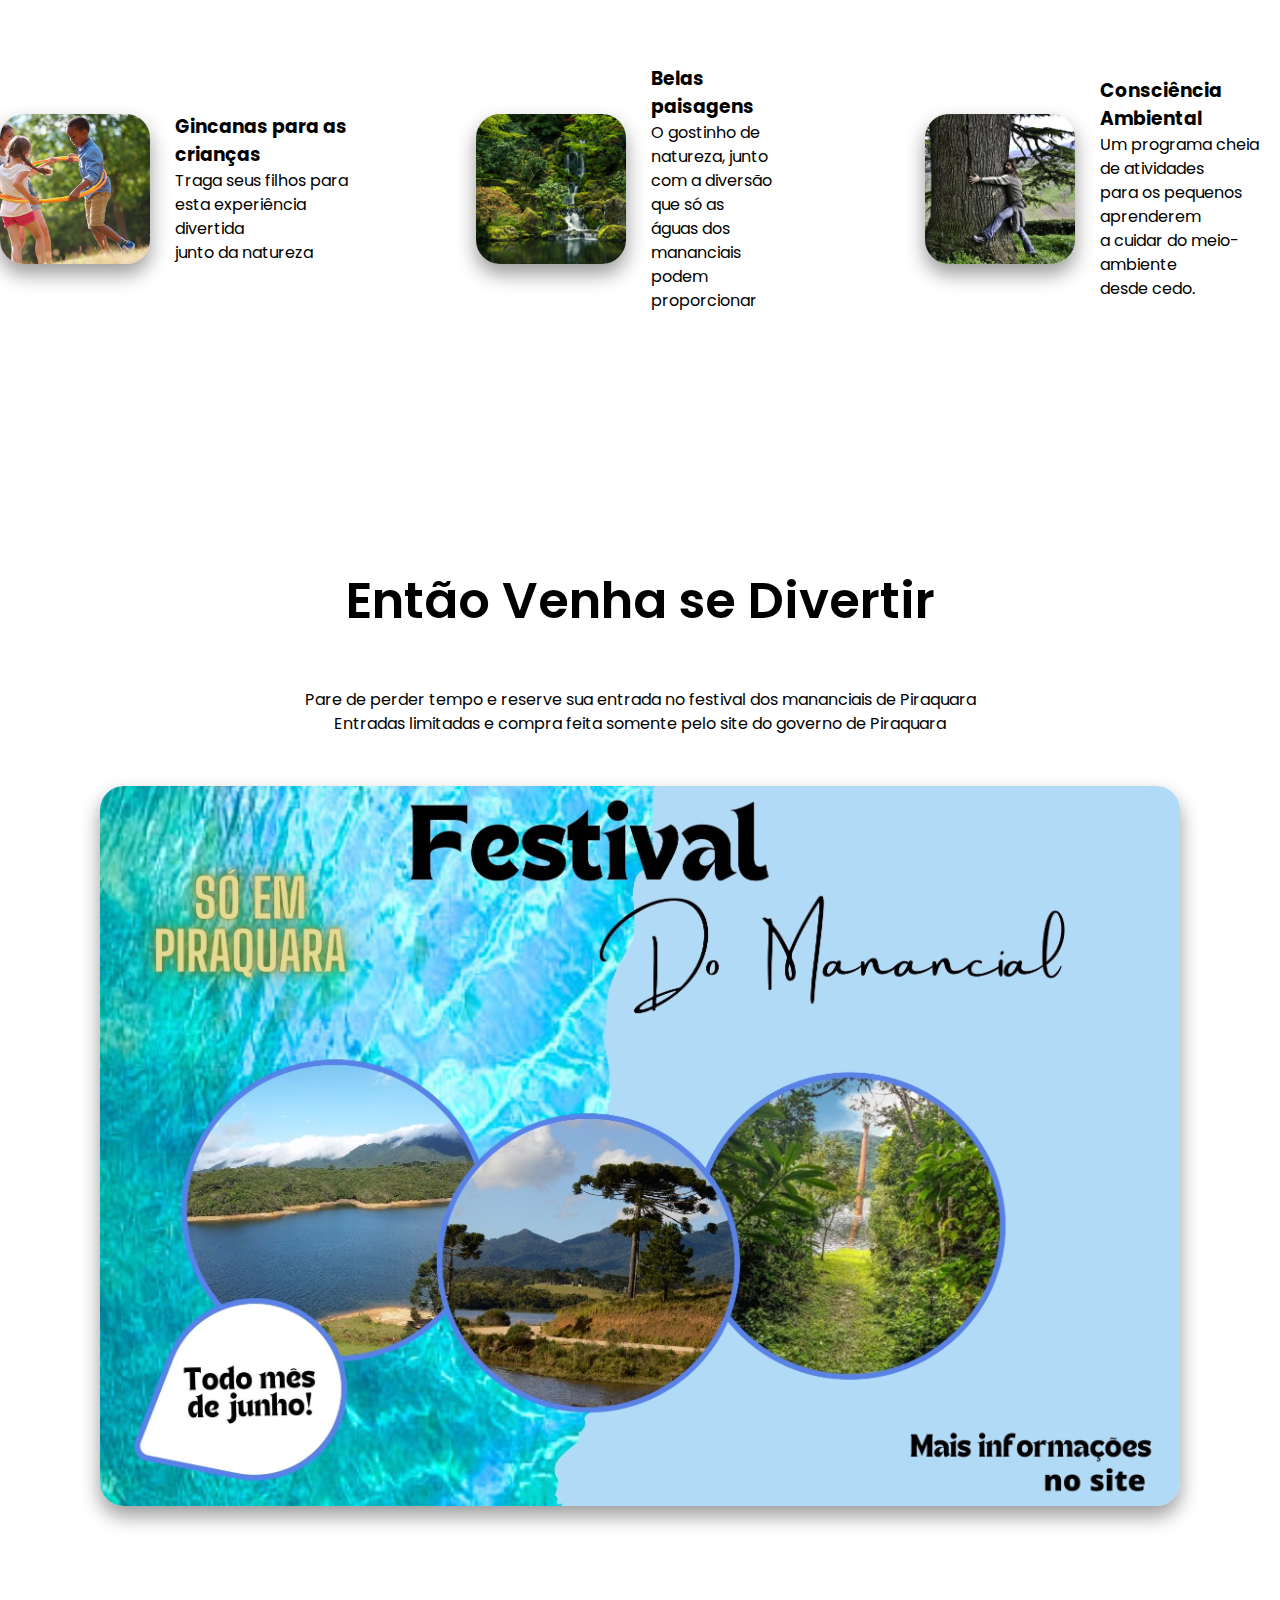
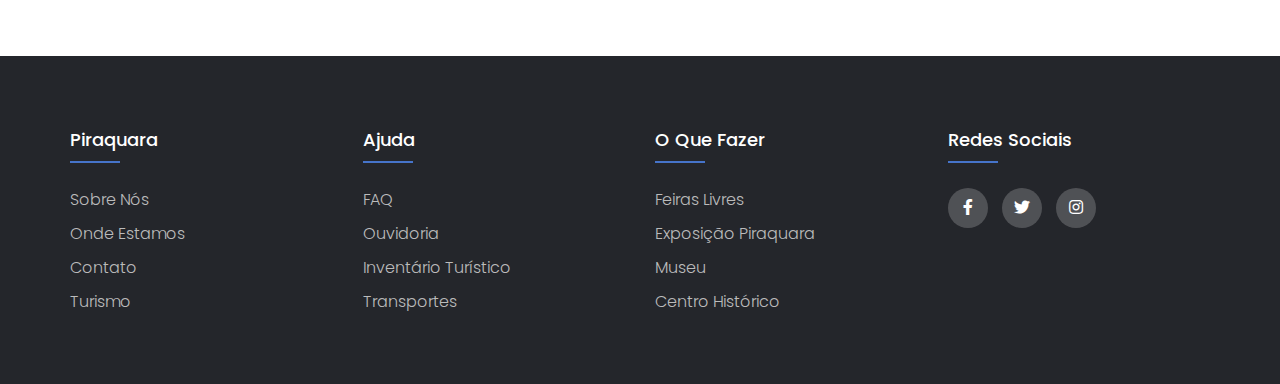
==== commit 8e5d0635: "home finished" ====
--- a/index.html
+++ b/index.html
@@ -11,8 +11,10 @@
 
 <body id="home">
     <div class ="header">
-        <img class="headerImage" src="./lib/images/logo.png">
-        <span id="logo">Piraquara</span>
+        <a href="https://www.piraquara.pr.gov.br/">
+            <img class="headerImage" src="./lib/images/logo.png">
+            <span id="logo">Piraquara</span>
+        </a>
         <div class="headerLinks">
             <a href="#home" target="_self">Home</a>
             <a href="./lib/html/turismo.html">Turismo</a>
@@ -34,11 +36,9 @@
     <div class="body">
         <div class="headBody">
             <h1>Venha ao nosso festival<br> do <span>manancial!</span></h1>
-            <div class="">
-                <p>Todo ano no mês de junho, traga a criançada para passeios <br>incríveis pelos
-                    nossos mananciais! Gincanas e brincadeiras para <br>todas as idades. Só aqui em Piraquara!
-                </p>
-            </div>
+            <p>Todo ano no mês de junho, traga a criançada para passeios <br>incríveis pelos
+                nossos mananciais! Gincanas e brincadeiras para <br>todas as idades. Só aqui em Piraquara!
+            </p>
         </div>
         <div class="bodyImage">
             <img id="bodyImage" src="./lib/images/manancial.jpg" alt="">
@@ -76,7 +76,7 @@
                 <h2>Então Venha se Divertir</h2>
                 <p>Pare de perder tempo e reserve sua entrada no festival dos mananciais de Piraquara<br> 
                 Entradas limitadas e compra feita somente pelo site do governo de Piraquara</p>
-                <img id="bottomImg" src="https://placehold.co/1080x720">
+                <img id="bottomImg" src="./lib/images/poster.jpg">
             </div>
             
         </div>
--- a/lib/css/style.css
+++ b/lib/css/style.css
@@ -65,6 +65,7 @@
 }
 
 #headerButton{
+    cursor: pointer;
     height: 50px;
     width: 150px;
     position: absolute;
@@ -199,7 +200,7 @@
 }
 .bottomBody{
     margin-top: 250px;
-    margin-bottom: 250px;
+    margin-bottom: 150px;
     display:flex;
     flex-direction: column;
     align-items: center;
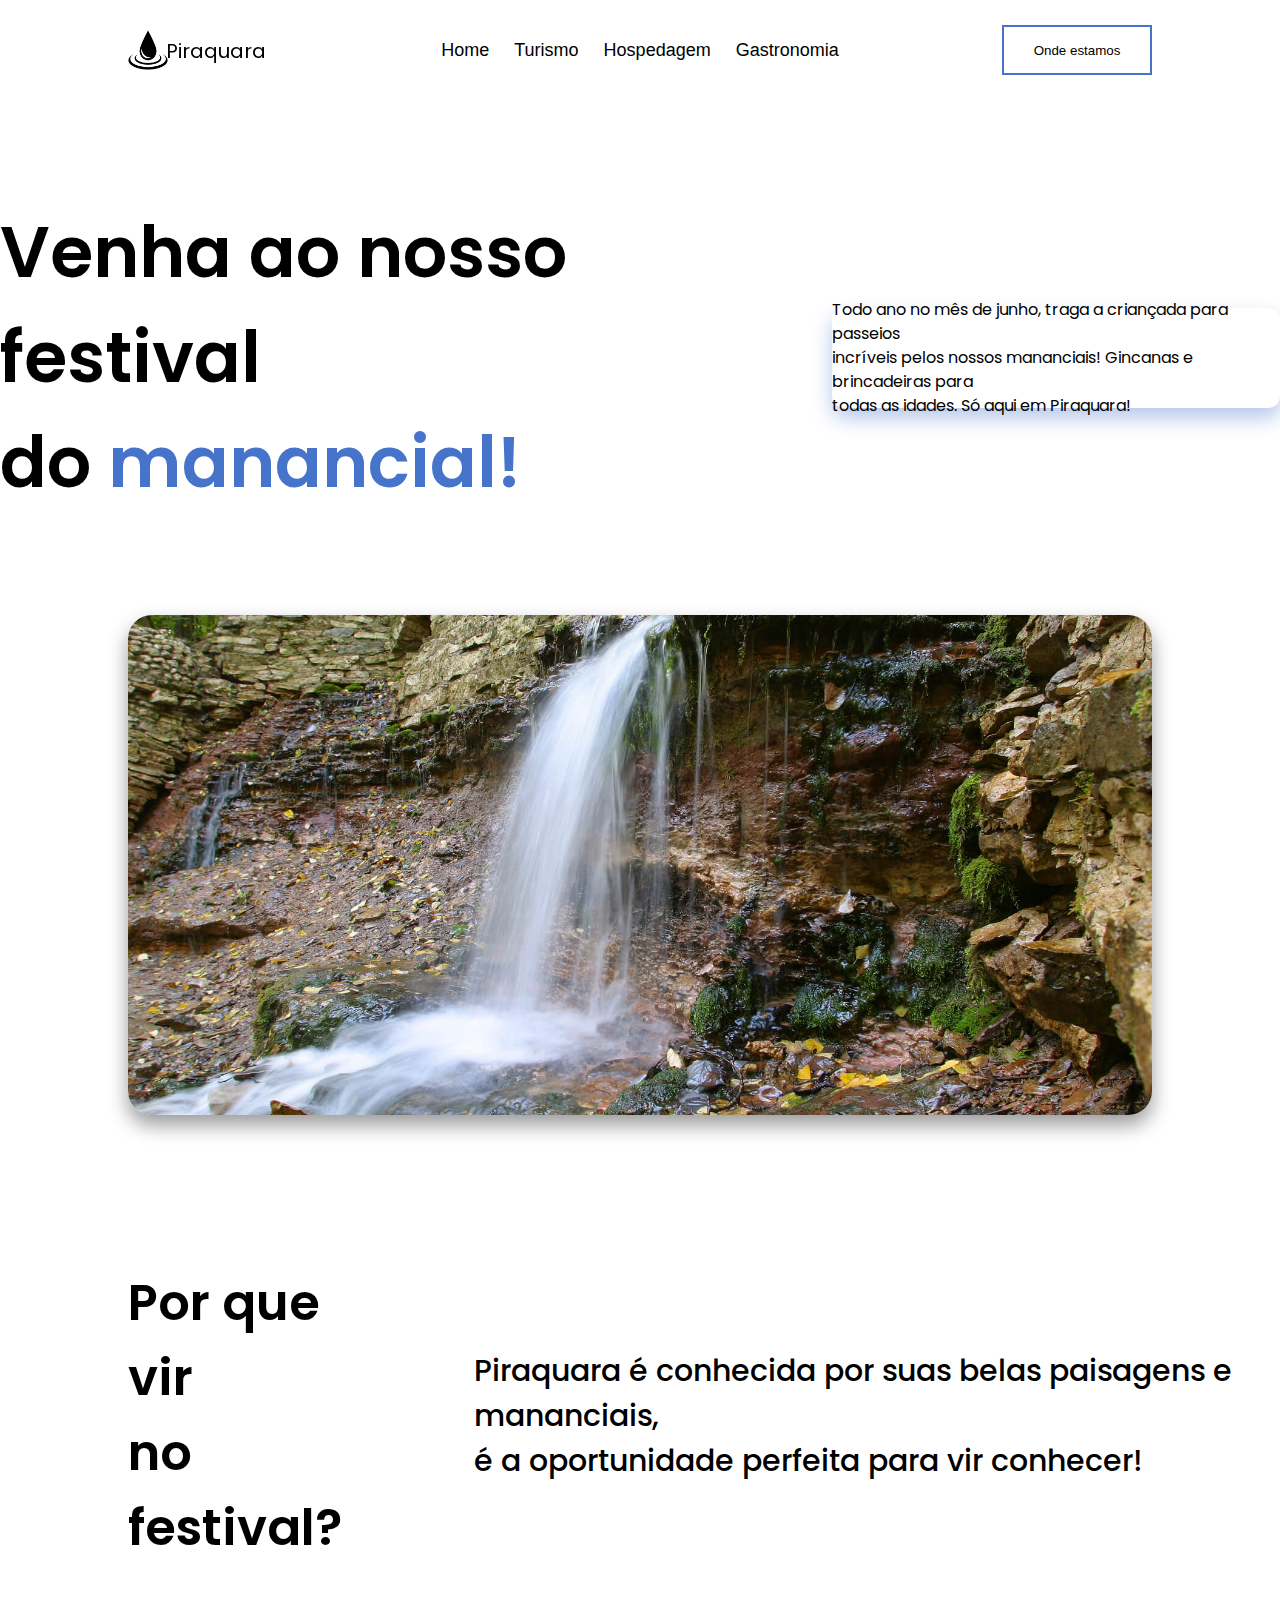
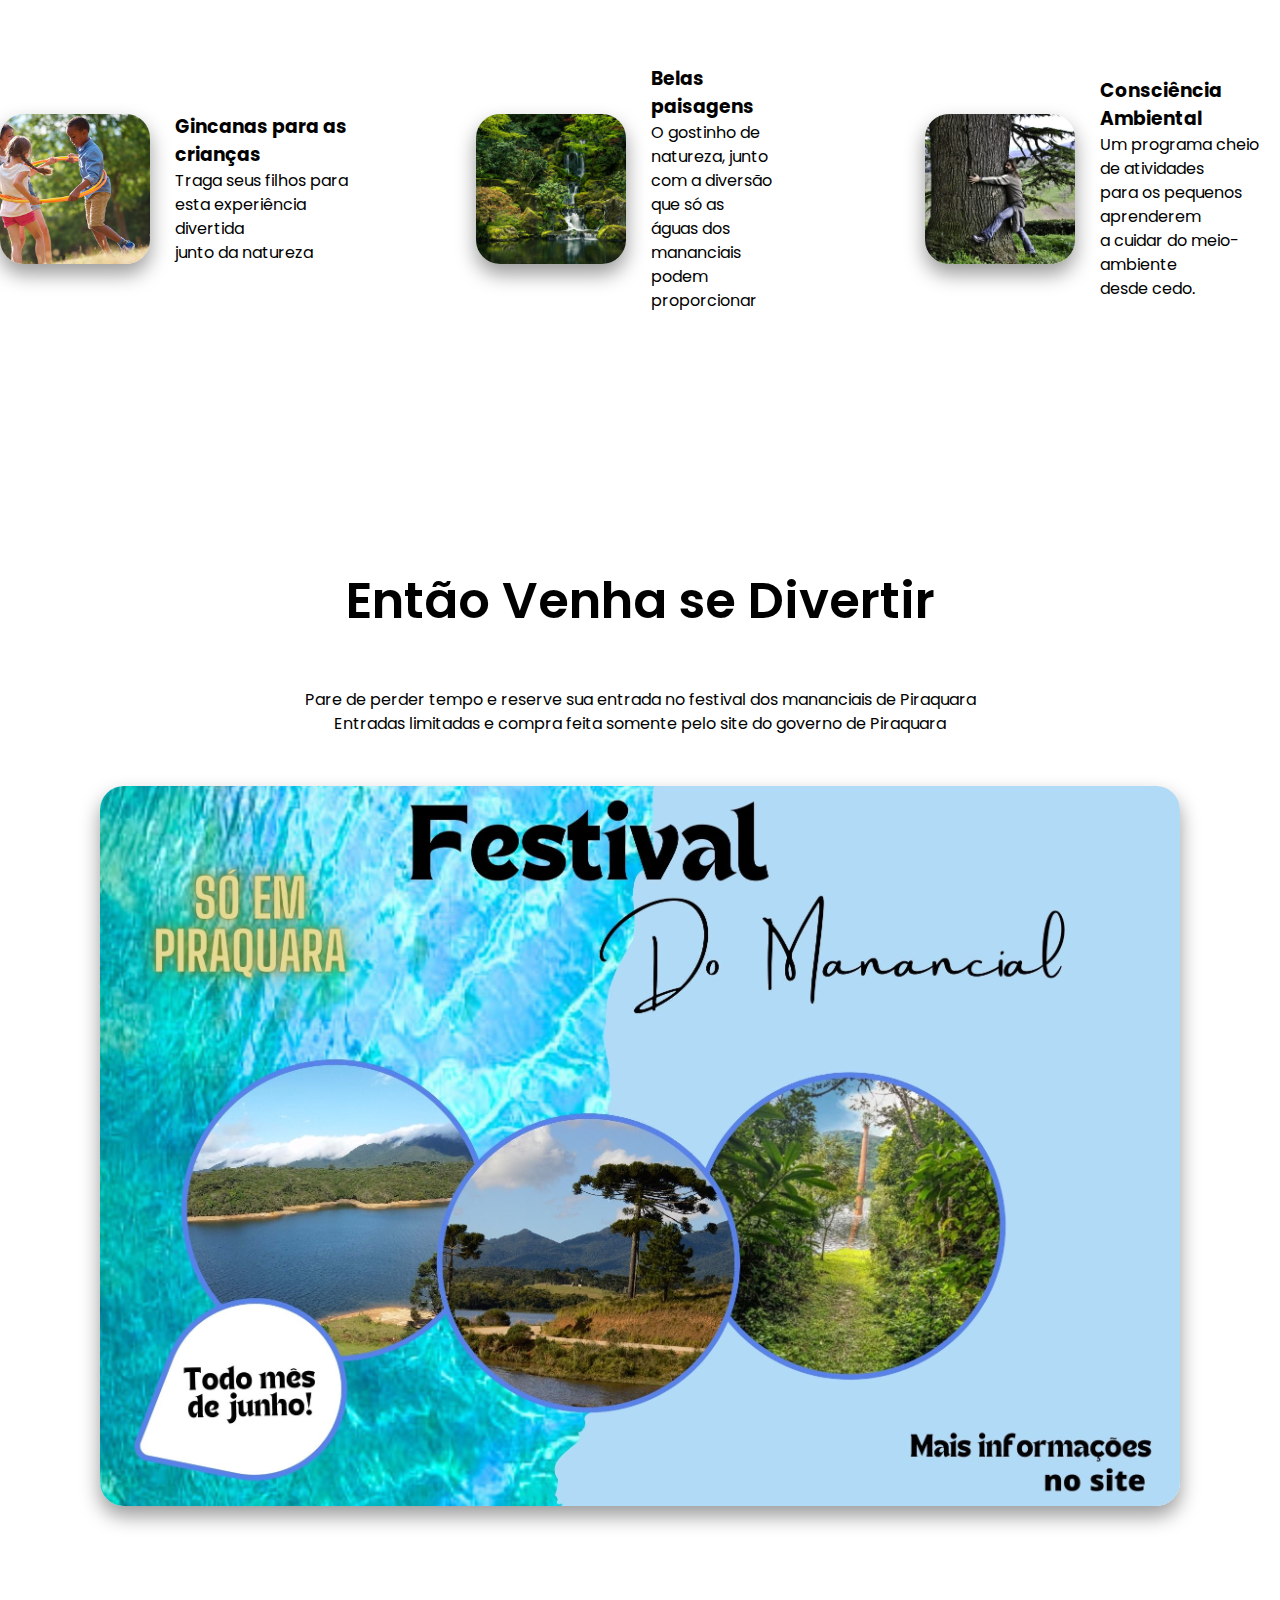
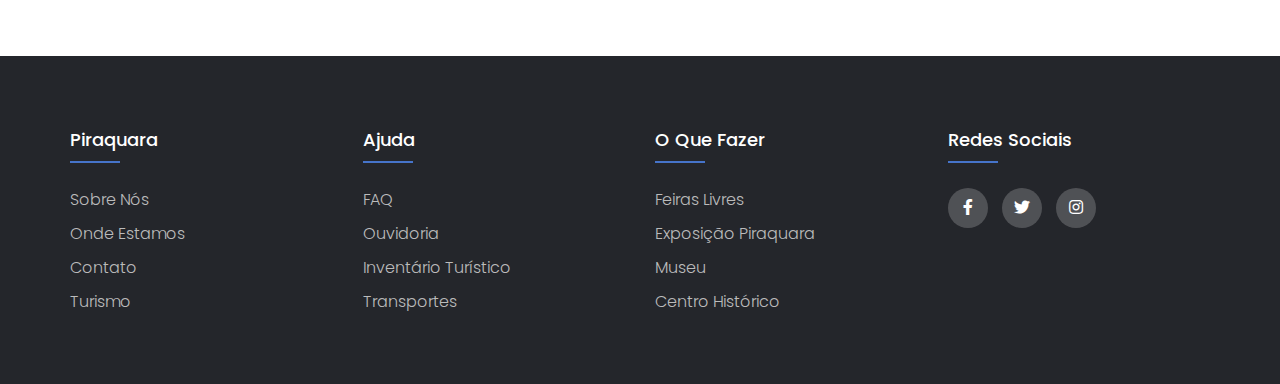
==== commit ec5745f2: "v 1.1" ====
--- a/index.html
+++ b/index.html
@@ -67,7 +67,7 @@
                         <img class="cardImg" src="./lib/images/ativista.jpg">
                         <div class="cardInfo">
                             <h3>Consciência Ambiental</h3>
-                            <p>Um programa cheia de atividades <br>para os pequenos aprenderem<br> a cuidar do meio-ambiente <br>desde cedo.</p>
+                            <p>Um programa cheio de atividades <br>para os pequenos aprenderem<br> a cuidar do meio-ambiente <br>desde cedo.</p>
                         </div>
                     </div>
                 </div>
